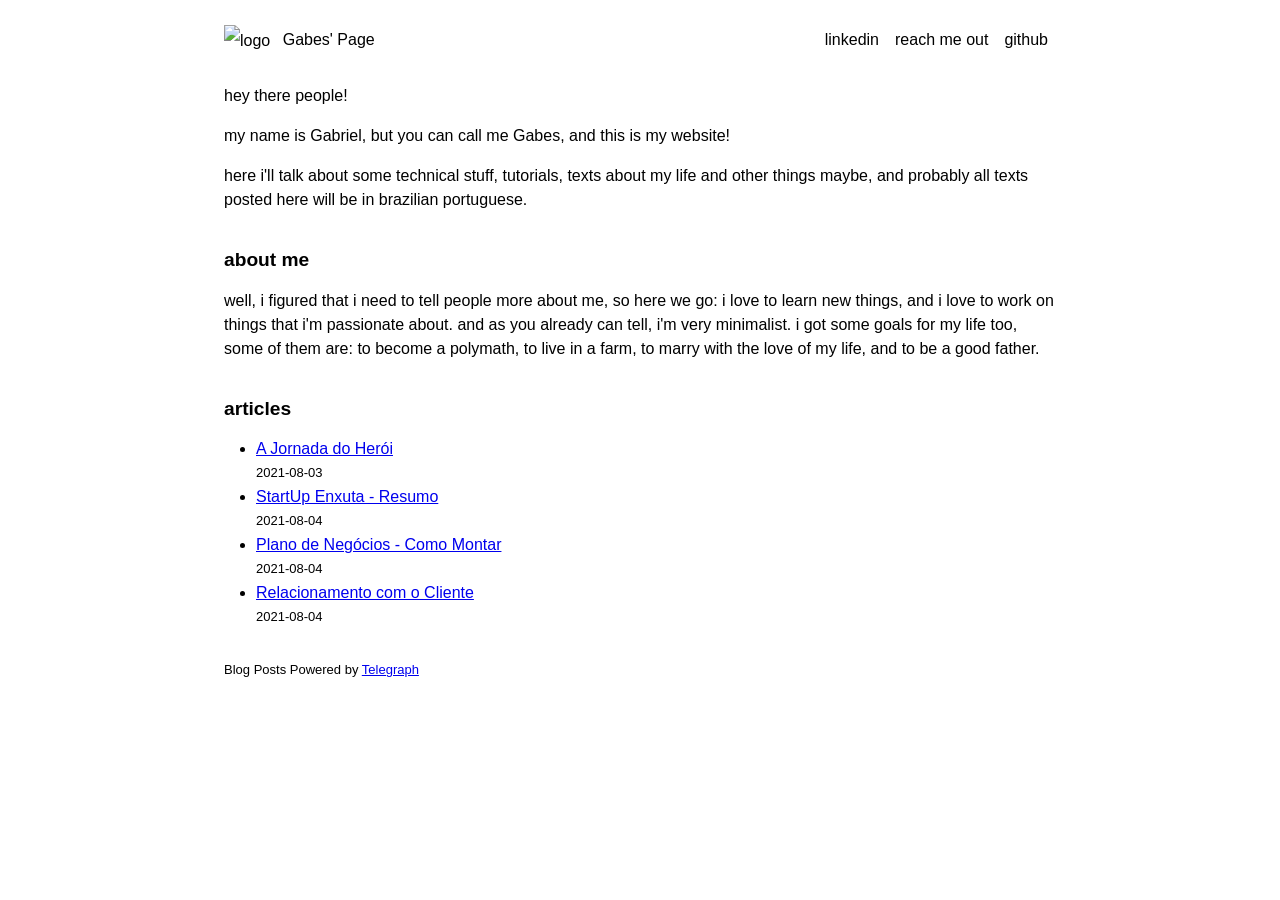
==== index.html @ 2ec4d095 "new" ====
<!-- first website, based on the notthebe.ee website, enjoy. -->

<!DOCTYPE html>
<html lang="en">
<head>
  <meta charset="UTF-8">
  <meta http-equiv="X-UA-Compatible" content="IE=edge">
  <meta name="viewport" content="width=device-width, initial-scale=1.0">
  <link rel="icon" type="image/x-icon" href="https://cdn.discordapp.com/attachments/992847439830724650/1009614938383327313/Image.png">
  <link rel="stylesheet" type="text/css" href="styles.css"/>
  <title>Gabes' Page</title>
</head>
<body>
  
  <nav class="menu">
    <div class="nav-left">
      <ul>
        <li>
          <a href="/">
            <img class="logo" src="https://cdn.discordapp.com/attachments/992847439830724650/1009614938383327313/Image.png" alt="logo">
            <span class="sitename">Gabes' Page</span>
          </a>
        </li>
      </ul>
    </div>
    
    <div class="nav-right">
      <ul id="links">
        <li><a href="https://github.com/gabes-machado" target="_blank">github</a></li>
        <li><a href="https://t.me/anon_c0mrade" target="_blank">reach me out</a></li>
        <li><a href="https://www.linkedin.com/in/machad0gabriel/" target="_blank">linkedin</a></li>
      </ul
    </div>
  </nav>

  <section>
    <div class="container">
        <h1 class="title"></h1>
        <p>hey there people!</p>
        <p>my name is Gabriel, but you can call me Gabes, and this is my website!</p>
        <p>here i'll talk about some technical stuff, tutorials, texts about my life and other things maybe, and probably all texts posted here will be in brazilian portuguese.</p>
        
        <h2>about me</h2>
          <p>well, i figured that i need to tell people more about me, so here we go: i love to learn new things, and i love to work on things that i'm passionate about. and as you already can tell, i'm very minimalist. i got some goals for my life too, some of them are: to become a polymath, to live in a farm, to marry with the love of my life, and to be a good father.</p>
                  
        <h2 id="articles">articles</h2>
            <ul>
                <li>
                    <a href="https://telegra.ph/A-Jornada-do-Her%C3%B3i-08-04-2">A Jornada do Herói</a>
                    <p class="date">2021-08-03</p>
                </li>
                <li>
                    <a href="https://telegra.ph/StartUp-Enxuta---Um-Resumo-Enxuto-08-04">StartUp Enxuta - Resumo</a>
                    <p class="date">2021-08-04</p>
                </li>
                <li>
                    <a href="https://telegra.ph/Plano-de-Neg%C3%B3cios---Aplica%C3%A7%C3%B5es-e-como-montar-o-seu-08-04">Plano de Negócios - Como Montar</a>
                    <p class="date">2021-08-04</p>
                </li>
                <li>
                    <a href="https://telegra.ph/Relacionamento-com-o-Cliente---O-que-os-empres%C3%A1rios-de-sucesso-fazem-e-voc%C3%AA-n%C3%A3o-08-04">Relacionamento com o Cliente</a>
                    <p class="date">2021-08-04</p>
                </li>
                
                <!-- put new posts here -->

            </ul>
    </div>
  </section>

  <footer>
    <p>Blog Posts Powered by
        <a href="https://telegra.ph/" target="_blank">Telegraph</a>
    </p>    
  </footer>

</body>
</html>
---- styles.css ----
html {
    font-size:100%;
    overflow-y:scroll;
    -webkit-text-size-adjust:100%;
    -ms-text-size-adjust:100%
}

.logo {
    max-height:40px
}

body {
    color:var(--fg);
    font-family:'Inter', sans-serif;
    font-size:16px;
    word-break:break-word;
    line-height:1.5em;
    padding:1em;
    margin:auto;max-width:52em;
    background:var(--bg)
}

p {
    margin:1em 0
}

img {
    max-width:100%
}

h1,h2,h3,h4,h5,h6 {
    font-weight:600;
    color:var(--fg);
    line-height:1em
}

h4,h5,h6 {
    font-weight:bold
}

h1 {
    font-size:1.5em
}

h2 {
    margin:2em 0 1em;
    font-size:1.2em
}

h3 {
    font-size:1em
}

h4 {
    font-size:0.9em
}

h5 {
    font-size:0.9em
}

h6 {
    font-size:0.9em
}

blockquote {
    color:var(--fg);
    margin:0;
    padding-left:3em;
    border-left:0.5em var(--dark_grey) solid
}

pre,code,kbd,samp {
    font-family:'Fira Code', monospace;
    font-size:0.98em
}

pre {
    background-color:unset !important
}

code {white-space:pre;
    white-space:pre-wrap;
    word-wrap:break-word;
    background:var(--code_bg);
    color:var(--code_fg);
    padding:3px;
    border-radius:5px
}

pre>code {
    display:block;
    padding:10px 15px
}

b,strong {
    font-weight:bold
}

dfn {
    font-style:italic
}

sub,sup {
    font-size:75%;
    line-height:0;
    position:relative;
    vertical-align:baseline
}

sup {
    top:-0.5em
}

sub {
    bottom:-0.25em
}

ul,ol {
    margin:1em 0;
    padding:0 0 0 2em
}

li p:last-child {
    margin:0
}

dd {
    margin:0 0 0 2em
}

img {
    border:0;
    -ms-interpolation-mode:bicubic;
    vertical-align:middle
}

table {
    border-collapse:collapse;
    border-spacing:0
}

td {
    vertical-align:top
}

nav ul {
    margin:0;
    padding:0;
    list-style-type:none;
    overflow:hidden
}

nav ul.links {
    display:flex;
    flex-direction:row
}

li.icons {
    padding-left:9px
}

li.icons a {
    display:inline-block
}

nav ul li {
    display:inline-block;
    list-style-type:none
}

nav>div>ul>li>a {
    color:var(--fg) !important;
    display:block;
    line-height:2em;
    padding:0.5em 0em;
    text-decoration:none
}

nav>div {
    display:flex;
    align-items:center;
    flex-direction:row-reverse
}

nav>div.nav-right>ul>li>a {
    padding:0.5em 0.5em
}

nav>div>ul>li>a:hover {
    color:var(--fg) !important
}

.nav-left {
    float:left
}

.nav-left ul li {
    float:left
}

.nav-right ul li,.nav-right ul {
    float:right
}

.logo {
    margin-right:0.5em
}

div.container img {
    margin:1em 0
}

p.date {
    font-size:13px;
    color:var(--fg)
}

ul.articles {
    list-style:none;
    padding:0
}

ul.articles li {
    padding-bottom:10px
}

footer {
    display:flex;
    justify-content:space-between;
    font-size:13px
}
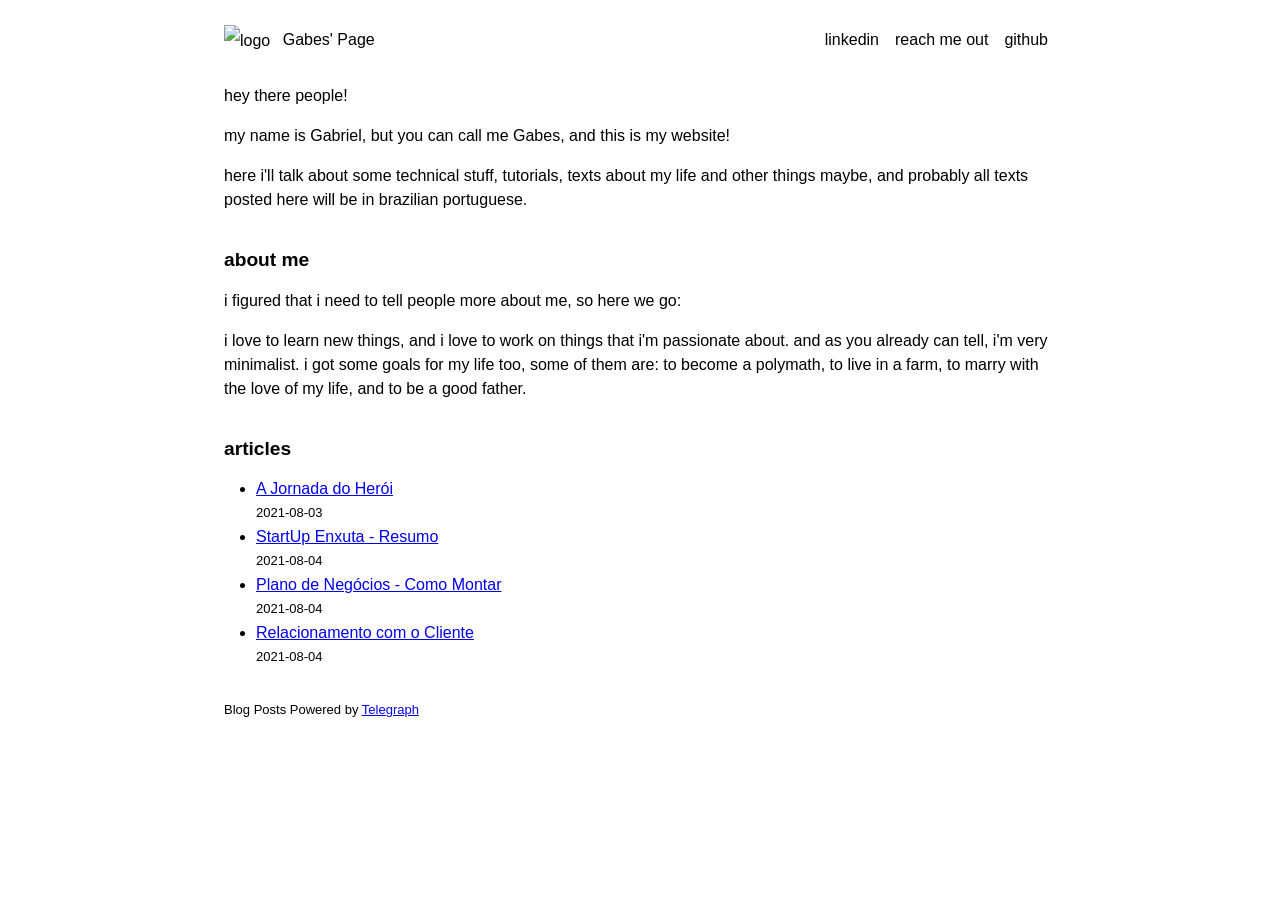
==== commit b6619489: "new" ====
--- a/index.html
+++ b/index.html
@@ -41,7 +41,8 @@
         <p>here i'll talk about some technical stuff, tutorials, texts about my life and other things maybe, and probably all texts posted here will be in brazilian portuguese.</p>
         
         <h2>about me</h2>
-          <p>well, i figured that i need to tell people more about me, so here we go: i love to learn new things, and i love to work on things that i'm passionate about. and as you already can tell, i'm very minimalist. i got some goals for my life too, some of them are: to become a polymath, to live in a farm, to marry with the love of my life, and to be a good father.</p>
+          <p>i figured that i need to tell people more about me, so here we go:
+          <p>i love to learn new things, and i love to work on things that i'm passionate about. and as you already can tell, i'm very minimalist. i got some goals for my life too, some of them are: to become a polymath, to live in a farm, to marry with the love of my life, and to be a good father.</p>
                   
         <h2 id="articles">articles</h2>
             <ul>
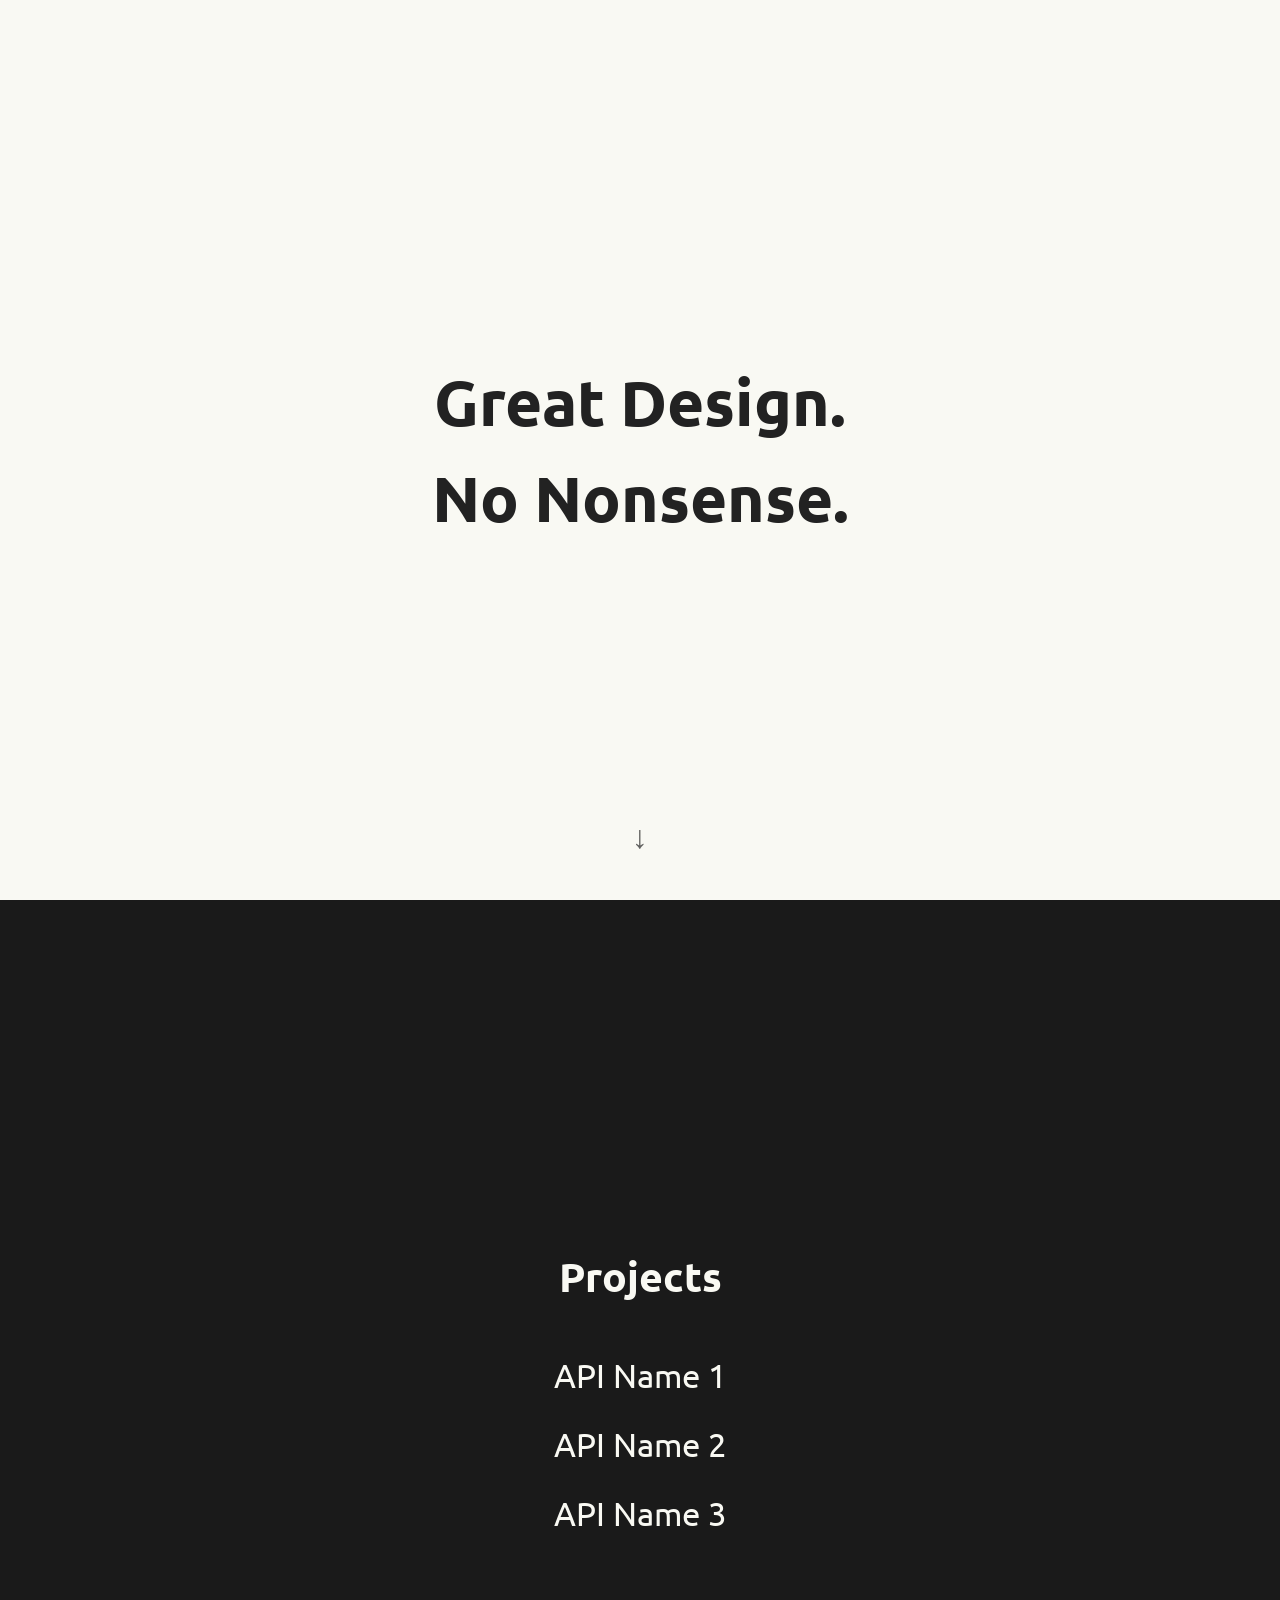
==== commit fa18d694: "add: iniciacao do site" ====
--- a/index.html
+++ b/index.html
@@ -1,79 +1,42 @@
-<!-- first website, based on the notthebe.ee website, enjoy. -->
-
 <!DOCTYPE html>
 <html lang="en">
-<head>
-  <meta charset="UTF-8">
-  <meta http-equiv="X-UA-Compatible" content="IE=edge">
-  <meta name="viewport" content="width=device-width, initial-scale=1.0">
-  <link rel="icon" type="image/x-icon" href="https://cdn.discordapp.com/attachments/992847439830724650/1009614938383327313/Image.png">
-  <link rel="stylesheet" type="text/css" href="styles.css"/>
-  <title>Gabes' Page</title>
-</head>
-<body>
-  
-  <nav class="menu">
-    <div class="nav-left">
-      <ul>
-        <li>
-          <a href="/">
-            <img class="logo" src="https://cdn.discordapp.com/attachments/992847439830724650/1009614938383327313/Image.png" alt="logo">
-            <span class="sitename">Gabes' Page</span>
-          </a>
-        </li>
-      </ul>
-    </div>
-    
-    <div class="nav-right">
-      <ul id="links">
-        <li><a href="https://github.com/gabes-machado" target="_blank">github</a></li>
-        <li><a href="https://t.me/anon_c0mrade" target="_blank">reach me out</a></li>
-        <li><a href="https://www.linkedin.com/in/machad0gabriel/" target="_blank">linkedin</a></li>
-      </ul
-    </div>
-  </nav>
+  <head>
+    <meta charset="UTF-8" />
+    <meta name="viewport" content="width=device-width, initial-scale=1.0" />
+    <title>Valgarde</title>
+    <link rel="preconnect" href="https://fonts.googleapis.com" />
+    <link rel="preconnect" href="https://fonts.gstatic.com" crossorigin />
+    <link
+      rel="preload"
+      href="https://fonts.googleapis.com/css2?family=Ubuntu:ital,wght@0,300;0,400;0,500;0,700;1,300;1,400;1,500;1,700&display=swap"
+      as="style"
+      onload="this.rel='stylesheet'"
+    />
+    <noscript
+      ><link
+        href="https://fonts.googleapis.com/css2?family=Ubuntu:ital,wght@0,300;0,400;0,500;0,700;1,300;1,400;1,500;1,700&display=swap"
+        rel="stylesheet"
+    /></noscript>
+    <link rel="icon" href="favicon.png" type="image/png" />
+    <link rel="stylesheet" href="styles.css" />
+  </head>
+  <body>
+    <section class="hero-section">
+      <h1 class="ubuntu-bold hero-text">Great Design.</h1>
+      <h2 class="ubuntu-bold hero-text">No Nonsense.</h2>
+      <a
+        href="#next-section"
+        class="scroll-down"
+        aria-label="Scroll down to next section"
+        >&#8595;</a
+      >
+    </section>
 
-  <section>
-    <div class="container">
-        <h1 class="title"></h1>
-        <p>hey there people!</p>
-        <p>my name is Gabriel, but you can call me Gabes, and this is my website!</p>
-        <p>here i'll talk about some technical stuff, tutorials, texts about my life and other things maybe, and probably all texts posted here will be in brazilian portuguese.</p>
-        
-        <h2>about me</h2>
-          <p>i figured that i need to tell people more about me, so here we go:
-          <p>i love to learn new things, and i love to work on things that i'm passionate about. and as you already can tell, i'm very minimalist. i got some goals for my life too, some of them are: to become a polymath, to live in a farm, to marry with the love of my life, and to be a good father.</p>
-                  
-        <h2 id="articles">articles</h2>
-            <ul>
-                <li>
-                    <a href="https://telegra.ph/A-Jornada-do-Her%C3%B3i-08-04-2">A Jornada do Herói</a>
-                    <p class="date">2021-08-03</p>
-                </li>
-                <li>
-                    <a href="https://telegra.ph/StartUp-Enxuta---Um-Resumo-Enxuto-08-04">StartUp Enxuta - Resumo</a>
-                    <p class="date">2021-08-04</p>
-                </li>
-                <li>
-                    <a href="https://telegra.ph/Plano-de-Neg%C3%B3cios---Aplica%C3%A7%C3%B5es-e-como-montar-o-seu-08-04">Plano de Negócios - Como Montar</a>
-                    <p class="date">2021-08-04</p>
-                </li>
-                <li>
-                    <a href="https://telegra.ph/Relacionamento-com-o-Cliente---O-que-os-empres%C3%A1rios-de-sucesso-fazem-e-voc%C3%AA-n%C3%A3o-08-04">Relacionamento com o Cliente</a>
-                    <p class="date">2021-08-04</p>
-                </li>
-                
-                <!-- put new posts here -->
-
-            </ul>
-    </div>
-  </section>
-
-  <footer>
-    <p>Blog Posts Powered by
-        <a href="https://telegra.ph/" target="_blank">Telegraph</a>
-    </p>    
-  </footer>
-
-</body>
-</html>+    <section id="next-section" class="next-section">
+      <h2>Projects</h2>
+      <a href="#">API Name 1</a>
+      <a href="#">API Name 2</a>
+      <a href="#">API Name 3</a>
+    </section>
+  </body>
+</html>
--- a/styles.css
+++ b/styles.css
@@ -1,232 +1,67 @@
-html {
-    font-size:100%;
-    overflow-y:scroll;
-    -webkit-text-size-adjust:100%;
-    -ms-text-size-adjust:100%
+html,
+body {
+  margin: 0;
+  padding: 0;
+  font-family: "Ubuntu", sans-serif;
+  font-size: 16px;
+  line-height: 1.5;
+  scroll-behavior: smooth;
 }
 
-.logo {
-    max-height:40px
+/* HERO SECTION */
+.hero-section {
+  display: flex;
+  flex-direction: column;
+  align-items: center;
+  justify-content: center;
+  height: 100vh;
+  background: #f9f9f3;
+  color: #222;
+  position: relative;
 }
 
-body {
-    color:var(--fg);
-    font-family:'Inter', sans-serif;
-    font-size:16px;
-    word-break:break-word;
-    line-height:1.5em;
-    padding:1em;
-    margin:auto;max-width:52em;
-    background:var(--bg)
+.hero-text {
+  font-size: 4em;
+  text-align: center;
+  margin: 0;
+  padding: 0 20px;
 }
 
-p {
-    margin:1em 0
+.scroll-down {
+  position: absolute;
+  bottom: 40px;
+  font-size: 2em;
+  text-decoration: none;
+  color: #222;
+  opacity: 0.7;
+  transition: opacity 0.3s ease;
 }
 
-img {
-    max-width:100%
+.scroll-down:hover {
+  opacity: 1;
 }
 
-h1,h2,h3,h4,h5,h6 {
-    font-weight:600;
-    color:var(--fg);
-    line-height:1em
+/* NEXT SECTION */
+.next-section {
+  min-height: 100vh;
+  background: #1a1a1a;
+  color: #f9f9f3;
+  display: flex;
+  flex-direction: column;
+  align-items: center;
+  justify-content: center;
+  padding: 30px;
+  font-size: 1.7em;
+  text-align: center;
 }
 
-h4,h5,h6 {
-    font-weight:bold
+.next-section a {
+  color: #f9f9f3;
+  text-decoration: none;
+  font-size: 1.2em;
+  margin: 10px 0;
 }
 
-h1 {
-    font-size:1.5em
+.next-section a:hover {
+  text-decoration: underline;
 }
-
-h2 {
-    margin:2em 0 1em;
-    font-size:1.2em
-}
-
-h3 {
-    font-size:1em
-}
-
-h4 {
-    font-size:0.9em
-}
-
-h5 {
-    font-size:0.9em
-}
-
-h6 {
-    font-size:0.9em
-}
-
-blockquote {
-    color:var(--fg);
-    margin:0;
-    padding-left:3em;
-    border-left:0.5em var(--dark_grey) solid
-}
-
-pre,code,kbd,samp {
-    font-family:'Fira Code', monospace;
-    font-size:0.98em
-}
-
-pre {
-    background-color:unset !important
-}
-
-code {white-space:pre;
-    white-space:pre-wrap;
-    word-wrap:break-word;
-    background:var(--code_bg);
-    color:var(--code_fg);
-    padding:3px;
-    border-radius:5px
-}
-
-pre>code {
-    display:block;
-    padding:10px 15px
-}
-
-b,strong {
-    font-weight:bold
-}
-
-dfn {
-    font-style:italic
-}
-
-sub,sup {
-    font-size:75%;
-    line-height:0;
-    position:relative;
-    vertical-align:baseline
-}
-
-sup {
-    top:-0.5em
-}
-
-sub {
-    bottom:-0.25em
-}
-
-ul,ol {
-    margin:1em 0;
-    padding:0 0 0 2em
-}
-
-li p:last-child {
-    margin:0
-}
-
-dd {
-    margin:0 0 0 2em
-}
-
-img {
-    border:0;
-    -ms-interpolation-mode:bicubic;
-    vertical-align:middle
-}
-
-table {
-    border-collapse:collapse;
-    border-spacing:0
-}
-
-td {
-    vertical-align:top
-}
-
-nav ul {
-    margin:0;
-    padding:0;
-    list-style-type:none;
-    overflow:hidden
-}
-
-nav ul.links {
-    display:flex;
-    flex-direction:row
-}
-
-li.icons {
-    padding-left:9px
-}
-
-li.icons a {
-    display:inline-block
-}
-
-nav ul li {
-    display:inline-block;
-    list-style-type:none
-}
-
-nav>div>ul>li>a {
-    color:var(--fg) !important;
-    display:block;
-    line-height:2em;
-    padding:0.5em 0em;
-    text-decoration:none
-}
-
-nav>div {
-    display:flex;
-    align-items:center;
-    flex-direction:row-reverse
-}
-
-nav>div.nav-right>ul>li>a {
-    padding:0.5em 0.5em
-}
-
-nav>div>ul>li>a:hover {
-    color:var(--fg) !important
-}
-
-.nav-left {
-    float:left
-}
-
-.nav-left ul li {
-    float:left
-}
-
-.nav-right ul li,.nav-right ul {
-    float:right
-}
-
-.logo {
-    margin-right:0.5em
-}
-
-div.container img {
-    margin:1em 0
-}
-
-p.date {
-    font-size:13px;
-    color:var(--fg)
-}
-
-ul.articles {
-    list-style:none;
-    padding:0
-}
-
-ul.articles li {
-    padding-bottom:10px
-}
-
-footer {
-    display:flex;
-    justify-content:space-between;
-    font-size:13px
-}
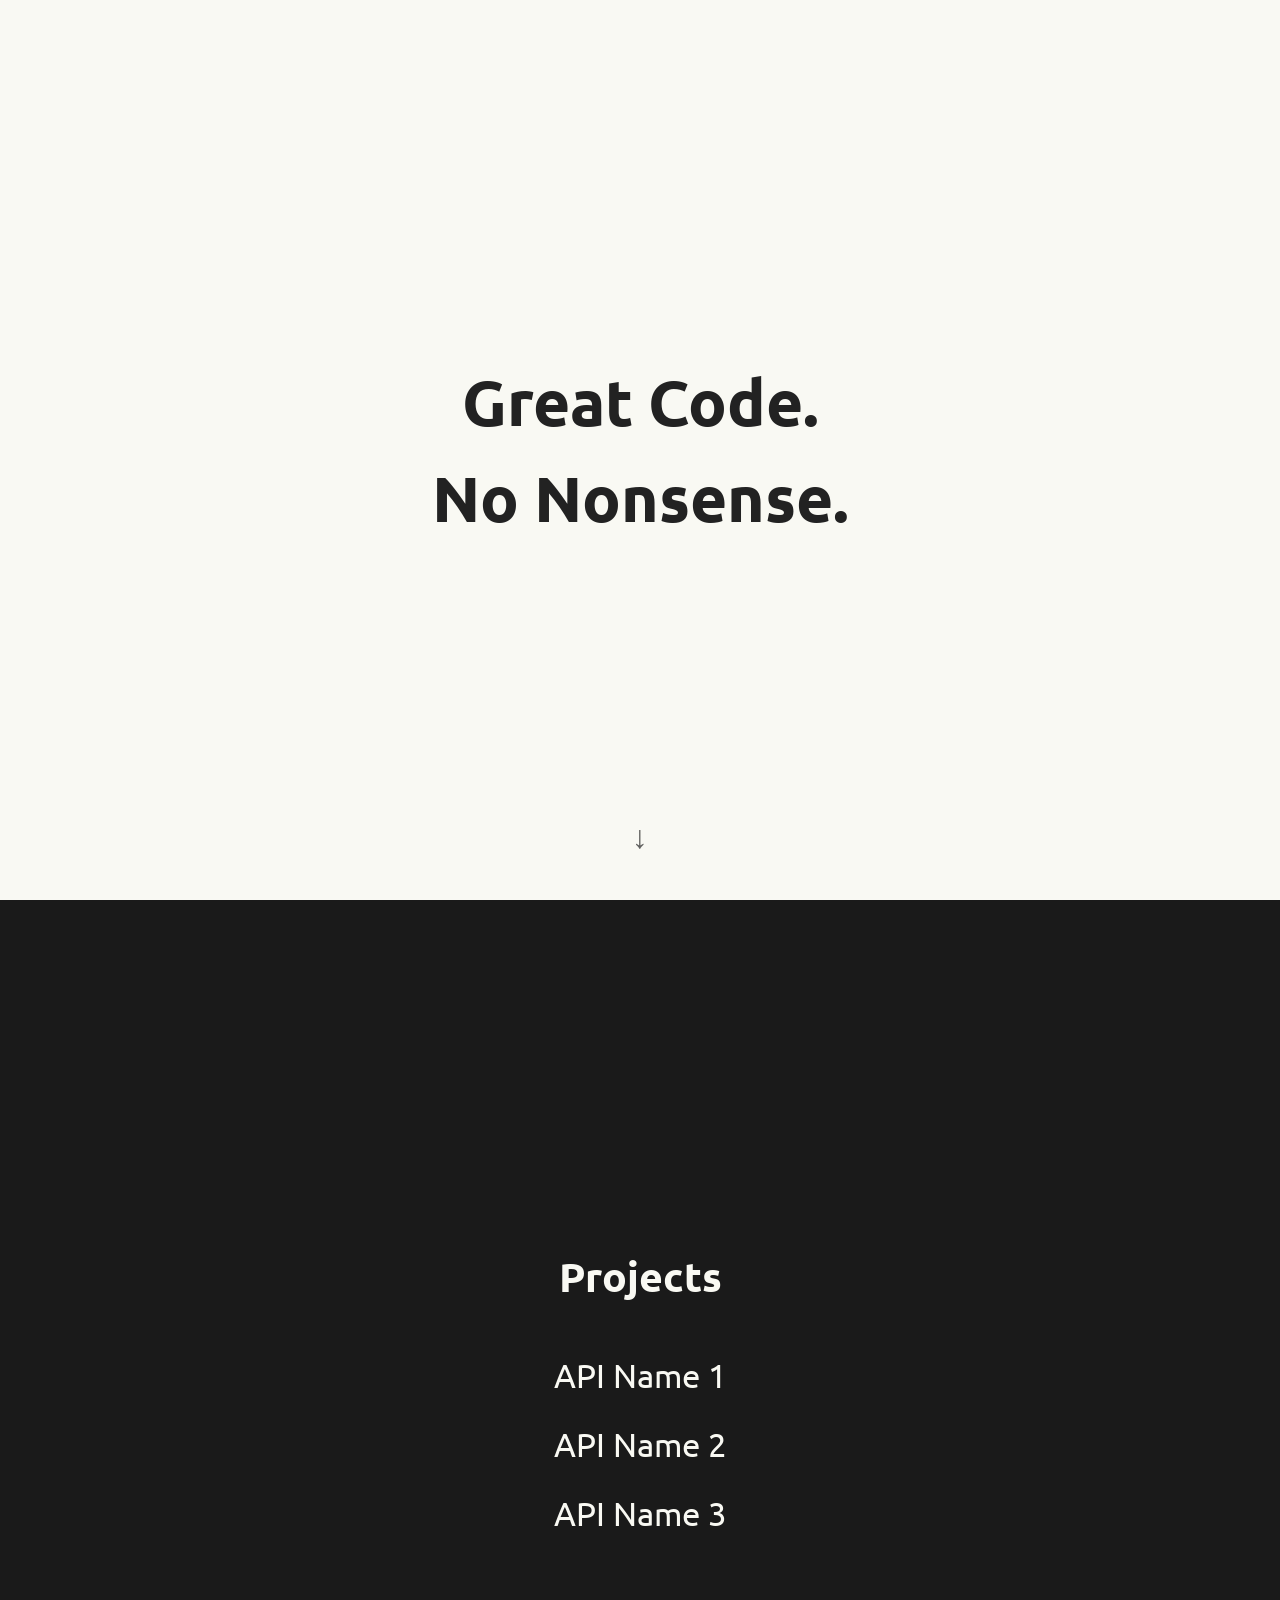
==== commit 17d351d8: "hotfix: naming" ====
--- a/index.html
+++ b/index.html
@@ -22,7 +22,7 @@
   </head>
   <body>
     <section class="hero-section">
-      <h1 class="ubuntu-bold hero-text">Great Design.</h1>
+      <h1 class="ubuntu-bold hero-text">Great Code.</h1>
       <h2 class="ubuntu-bold hero-text">No Nonsense.</h2>
       <a
         href="#next-section"
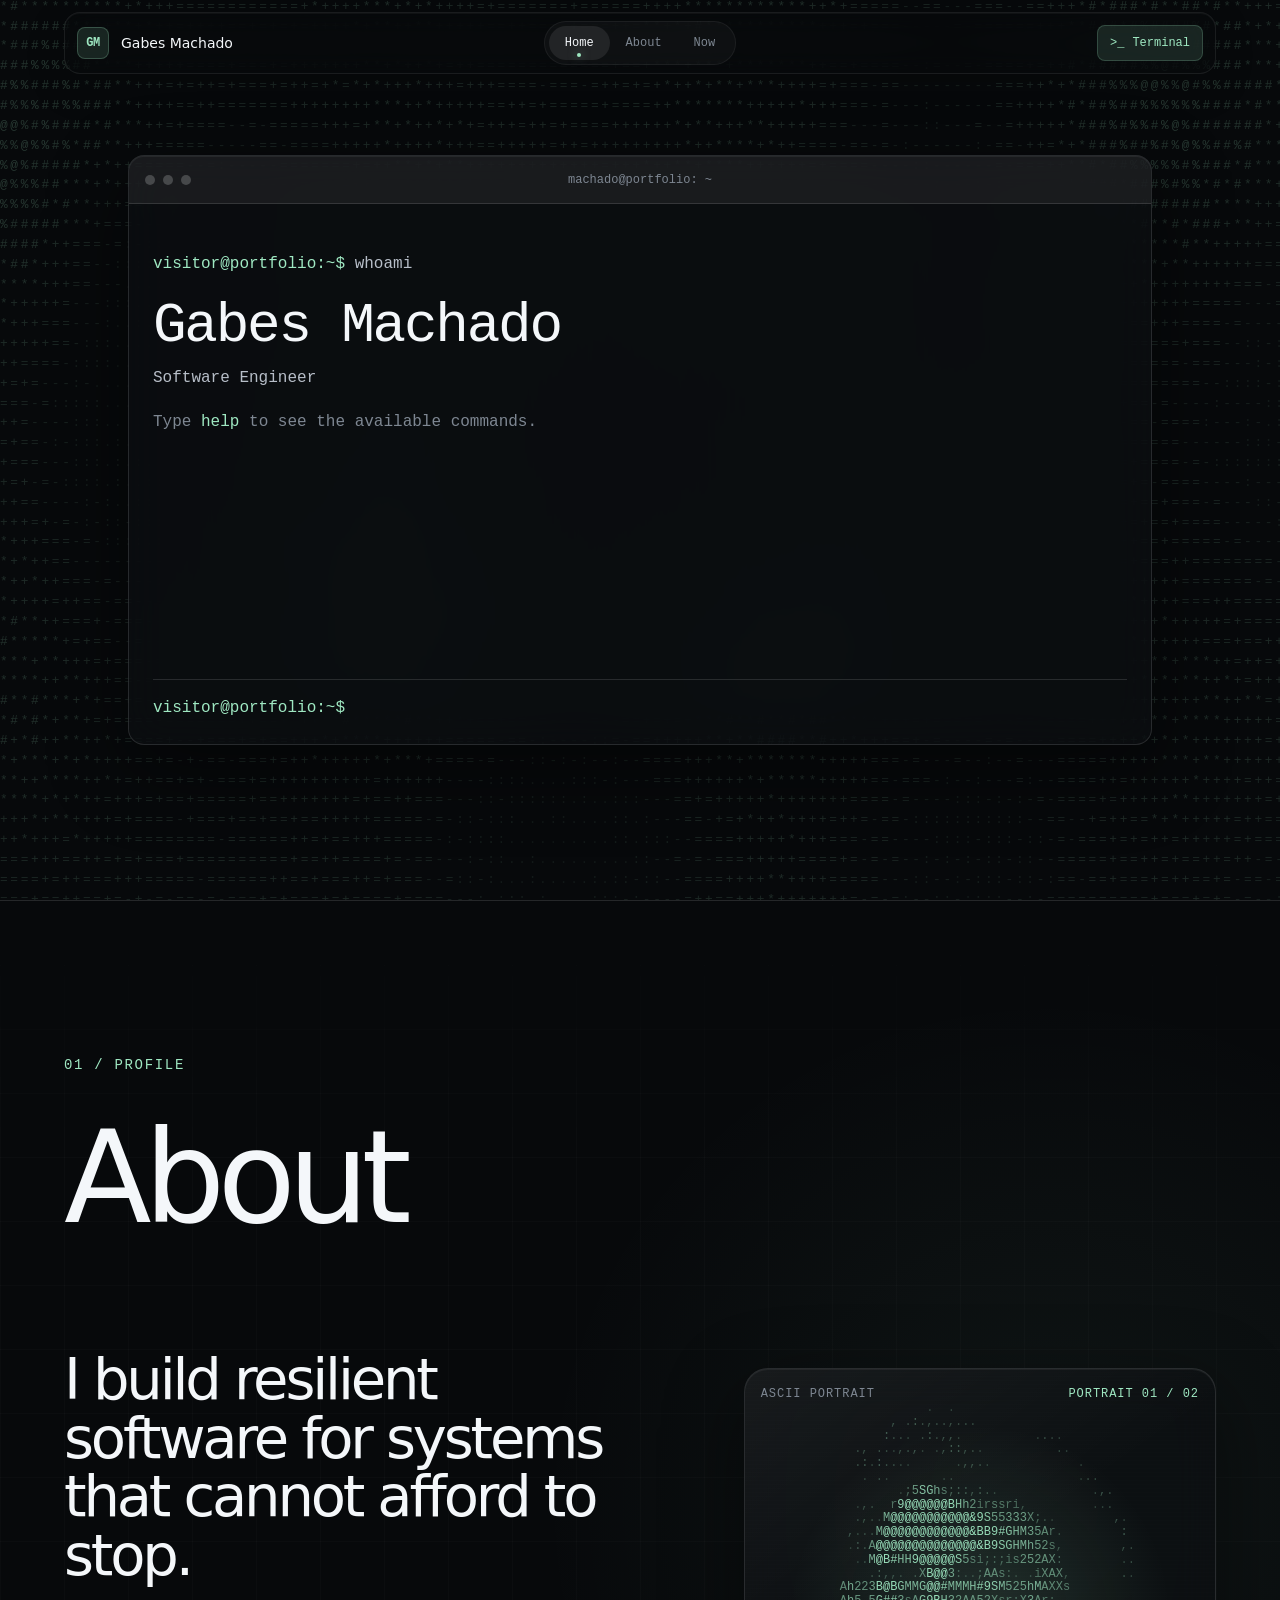
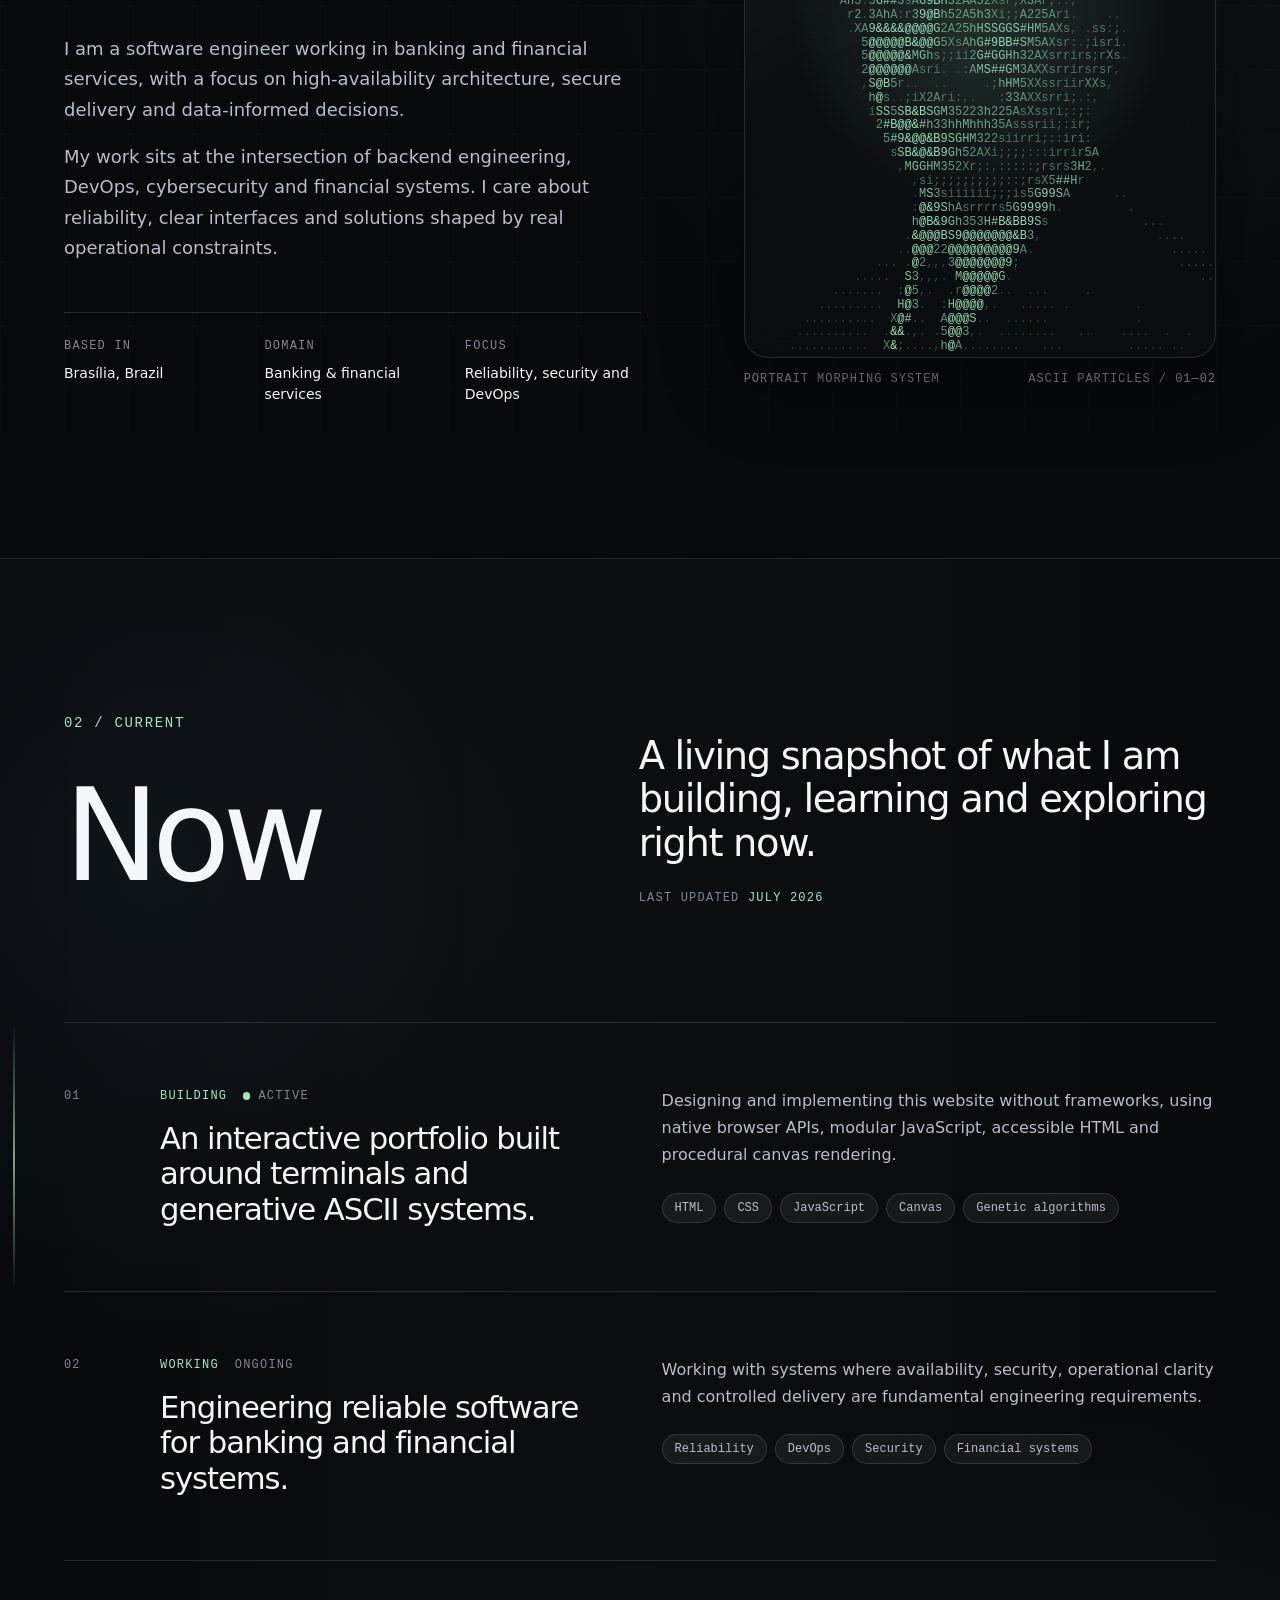
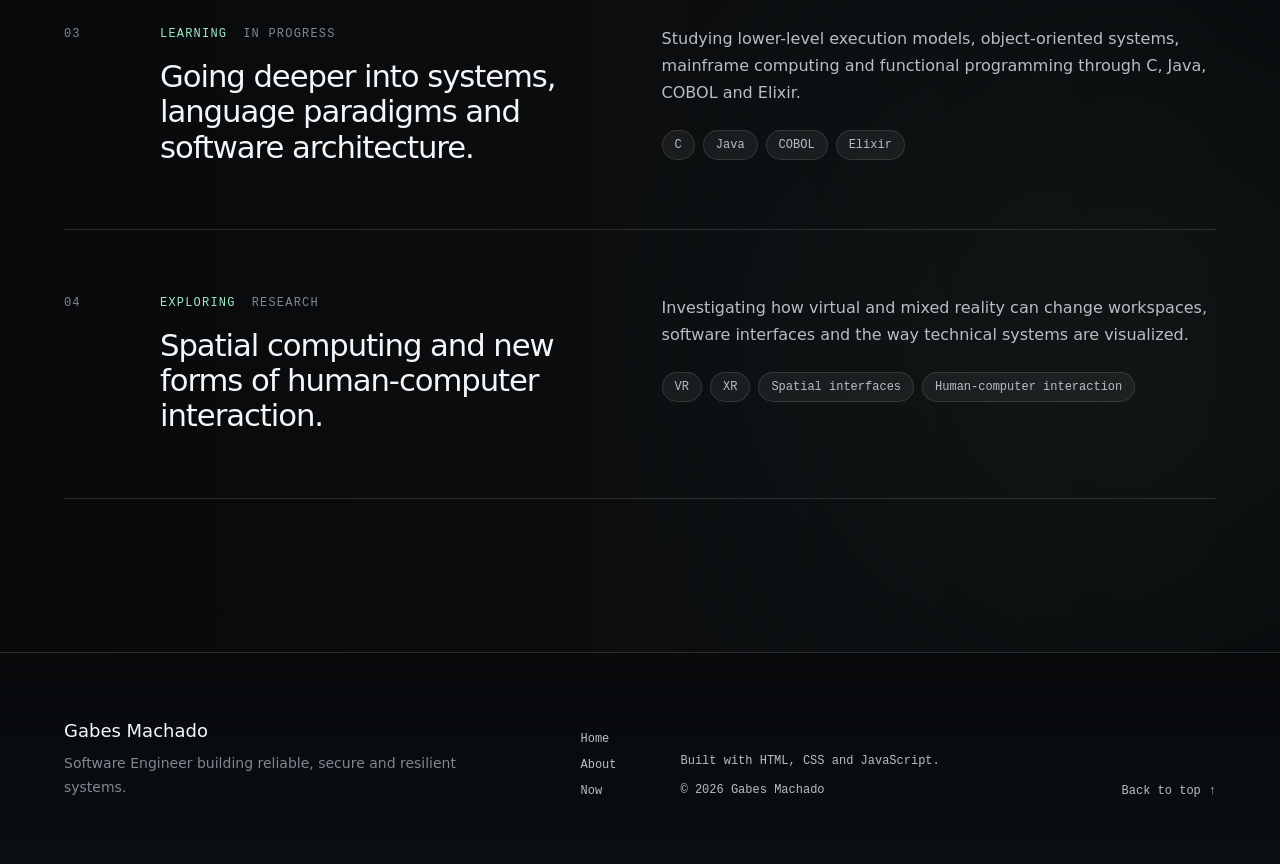
==== commit 04dd21ee: "Launch redesigned portfolio" ====
--- a/index.html
+++ b/index.html
@@ -1,42 +1,558 @@
-<!DOCTYPE html>
+<!doctype html>
 <html lang="en">
   <head>
     <meta charset="UTF-8" />
+
     <meta name="viewport" content="width=device-width, initial-scale=1.0" />
-    <title>Valgarde</title>
-    <link rel="preconnect" href="https://fonts.googleapis.com" />
-    <link rel="preconnect" href="https://fonts.gstatic.com" crossorigin />
+
+    <title>Gabes Machado | Software Engineer</title>
+
+    <meta
+      name="description"
+      content="Software engineer focused on resilient systems, banking technology, security, DevOps and interactive web experiences."
+    />
+
+    <meta name="author" content="Gabes Machado" />
+
+    <meta name="theme-color" content="#07090b" />
+
+    <link rel="canonical" href="https://gabes-machado.github.io/" />
+
+    <link rel="icon" href="./assets/icons/favicon.svg" type="image/svg+xml" />
+
+    <!-- Open Graph -->
+    <meta property="og:type" content="website" />
+
+    <meta property="og:site_name" content="Gabes Machado" />
+
+    <meta property="og:title" content="Gabes Machado | Software Engineer" />
+
+    <meta
+      property="og:description"
+      content="Software engineer focused on resilient systems, banking technology, security, DevOps and interactive web experiences."
+    />
+
+    <meta property="og:url" content="https://gabes-machado.github.io/" />
+
+    <meta property="og:locale" content="en_US" />
+
+    <meta
+      property="og:image"
+      content="https://gabes-machado.github.io/assets/images/social-preview.png"
+    />
+
+    <meta property="og:image:type" content="image/png" />
+
+    <meta property="og:image:width" content="1200" />
+
+    <meta property="og:image:height" content="630" />
+
+    <meta
+      property="og:image:alt"
+      content="Gabes Machado, Software Engineer, with a terminal and generative ASCII artwork."
+    />
+
+    <!-- Social cards -->
+    <meta name="twitter:card" content="summary_large_image" />
+
+    <meta name="twitter:title" content="Gabes Machado | Software Engineer" />
+
+    <meta
+      name="twitter:description"
+      content="Software engineer focused on resilient systems, banking technology, security, DevOps and interactive web experiences."
+    />
+
+    <meta
+      name="twitter:image"
+      content="https://gabes-machado.github.io/assets/images/social-preview.png"
+    />
+
+    <meta
+      name="twitter:image:alt"
+      content="Gabes Machado, Software Engineer, with a terminal and generative ASCII artwork."
+    />
+
+    <!-- Global styles -->
+    <link rel="stylesheet" href="./styles/reset.css" />
+
+    <link rel="stylesheet" href="./styles/tokens.css" />
+
+    <link rel="stylesheet" href="./styles/global.css" />
+
+    <!-- Components -->
     <link
-      rel="preload"
-      href="https://fonts.googleapis.com/css2?family=Ubuntu:ital,wght@0,300;0,400;0,500;0,700;1,300;1,400;1,500;1,700&display=swap"
-      as="style"
-      onload="this.rel='stylesheet'"
-    />
-    <noscript
-      ><link
-        href="https://fonts.googleapis.com/css2?family=Ubuntu:ital,wght@0,300;0,400;0,500;0,700;1,300;1,400;1,500;1,700&display=swap"
-        rel="stylesheet"
-    /></noscript>
-    <link rel="icon" href="favicon.png" type="image/png" />
-    <link rel="stylesheet" href="styles.css" />
+      rel="stylesheet"
+      href="./components/ascii-background/ascii-background.css"
+    />
+
+    <link rel="stylesheet" href="./components/terminal/terminal.css" />
+
+    <link
+      rel="stylesheet"
+      href="./components/about-section/about-section.css"
+    />
+
+    <link rel="stylesheet" href="./components/now-section/now-section.css" />
+
+    <link rel="stylesheet" href="./components/site-shell/site-shell.css" />
+
+    <script type="module" src="./scripts/main.js"></script>
   </head>
+
   <body>
-    <section class="hero-section">
-      <h1 class="ubuntu-bold hero-text">Great Code.</h1>
-      <h2 class="ubuntu-bold hero-text">No Nonsense.</h2>
-      <a
-        href="#next-section"
-        class="scroll-down"
-        aria-label="Scroll down to next section"
-        >&#8595;</a
+    <a class="skip-link" href="#main-content"> Skip to main content </a>
+
+    <header class="site-header" data-site-header>
+      <div class="site-header__inner">
+        <a class="site-brand" href="#home" aria-label="Gabes Machado, home">
+          <span class="site-brand__mark" aria-hidden="true"> GM </span>
+
+          <span class="site-brand__name"> Gabes Machado </span>
+        </a>
+
+        <nav class="site-navigation" aria-label="Primary navigation">
+          <a
+            class="site-navigation__link"
+            href="#home"
+            data-section-link="home"
+            aria-current="location"
+          >
+            Home
+          </a>
+
+          <a
+            class="site-navigation__link"
+            href="#about"
+            data-section-link="about"
+          >
+            About
+          </a>
+
+          <a class="site-navigation__link" href="#now" data-section-link="now">
+            Now
+          </a>
+        </nav>
+
+        <button
+          class="site-header__terminal"
+          type="button"
+          data-terminal-trigger
+          aria-label="Open and focus the terminal"
+        >
+          <span aria-hidden="true"> &gt;_ </span>
+
+          <span class="site-header__terminal-label"> Terminal </span>
+        </button>
+      </div>
+    </header>
+
+    <main id="main-content" tabindex="-1">
+      <section
+        id="home"
+        class="hero"
+        aria-labelledby="hero-title"
+        tabindex="-1"
       >
-    </section>
-
-    <section id="next-section" class="next-section">
-      <h2>Projects</h2>
-      <a href="#">API Name 1</a>
-      <a href="#">API Name 2</a>
-      <a href="#">API Name 3</a>
-    </section>
+        <canvas
+          class="ascii-background"
+          data-ascii-background
+          aria-hidden="true"
+        ></canvas>
+
+        <h1 id="hero-title" class="visually-hidden">
+          Gabes Machado — Software Engineer
+        </h1>
+
+        <div class="terminal">
+          <header class="terminal-title-bar">
+            <div class="terminal-window-controls" aria-hidden="true">
+              <span class="terminal-control"></span>
+              <span class="terminal-control"></span>
+              <span class="terminal-control"></span>
+            </div>
+
+            <p class="terminal-title">machado@portfolio: ~</p>
+          </header>
+
+          <div class="terminal-body">
+            <div
+              id="terminal-output"
+              class="terminal-output"
+              role="log"
+              aria-label="Terminal output"
+              aria-live="polite"
+              aria-relevant="additions text"
+            >
+              <div class="terminal-intro">
+                <p class="terminal-line">
+                  <span class="terminal-prompt" aria-hidden="true">
+                    visitor@portfolio:~$
+                  </span>
+
+                  whoami
+                </p>
+
+                <p class="terminal-identity">Gabes Machado</p>
+
+                <p class="terminal-role">Software Engineer</p>
+
+                <p class="terminal-hint">
+                  Type <code>help</code> to see the available commands.
+                </p>
+              </div>
+            </div>
+
+            <p id="terminal-instructions" class="visually-hidden">
+              Enter a command and press Enter to run it. Type help to list all
+              commands. Use Tab for autocomplete and the Up and Down arrow keys
+              to browse command history.
+            </p>
+
+            <form class="terminal-form" data-terminal-form autocomplete="off">
+              <label class="visually-hidden" for="terminal-input">
+                Enter a terminal command
+              </label>
+
+              <span class="terminal-prompt" aria-hidden="true">
+                visitor@portfolio:~$
+              </span>
+
+              <input
+                id="terminal-input"
+                class="terminal-input"
+                name="command"
+                type="text"
+                autocomplete="off"
+                autocapitalize="off"
+                spellcheck="false"
+                aria-controls="terminal-output"
+                aria-describedby="terminal-instructions"
+              />
+            </form>
+          </div>
+        </div>
+      </section>
+
+      <section
+        id="about"
+        class="content-section about-section"
+        aria-labelledby="about-title"
+        tabindex="-1"
+      >
+        <div class="content-section__inner about-section__inner">
+          <header class="about-section__header">
+            <p class="content-section__eyebrow">01 / Profile</p>
+
+            <h2 id="about-title" class="content-section__title">About</h2>
+          </header>
+
+          <div class="about-section__layout">
+            <div class="about-section__copy">
+              <p class="about-section__lede">
+                I build resilient software for systems that cannot afford to
+                stop.
+              </p>
+
+              <div class="about-section__body">
+                <p>
+                  I am a software engineer working in banking and financial
+                  services, with a focus on high-availability architecture,
+                  secure delivery and data-informed decisions.
+                </p>
+
+                <p>
+                  My work sits at the intersection of backend engineering,
+                  DevOps, cybersecurity and financial systems. I care about
+                  reliability, clear interfaces and solutions shaped by real
+                  operational constraints.
+                </p>
+              </div>
+
+              <dl class="about-section__facts">
+                <div class="about-section__fact">
+                  <dt>Based in</dt>
+                  <dd>Brasília, Brazil</dd>
+                </div>
+
+                <div class="about-section__fact">
+                  <dt>Domain</dt>
+
+                  <dd>Banking &amp; financial services</dd>
+                </div>
+
+                <div class="about-section__fact">
+                  <dt>Focus</dt>
+
+                  <dd>Reliability, security and DevOps</dd>
+                </div>
+              </dl>
+            </div>
+
+            <figure class="about-portrait">
+              <div class="about-portrait__frame" data-about-portrait-frame>
+                <div class="about-portrait__status">
+                  <span>ASCII PORTRAIT</span>
+
+                  <span data-about-portrait-status> SOURCE IMAGES </span>
+                </div>
+
+                <img
+                  class="about-portrait__source about-portrait__source--primary"
+                  data-about-portrait-source="primary"
+                  src="./assets/images/about-portrait.webp"
+                  alt="Portrait of Gabes Machado"
+                  decoding="async"
+                  data-focus-x="0.5"
+                  data-focus-y="0.42"
+                />
+
+                <img
+                  class="about-portrait__source about-portrait__source--secondary"
+                  data-about-portrait-source="secondary"
+                  src="./assets/images/about-portrait-alt.webp"
+                  alt=""
+                  aria-hidden="true"
+                  decoding="async"
+                  data-focus-x="0.5"
+                  data-focus-y="0.42"
+                />
+
+                <pre
+                  class="about-portrait__placeholder"
+                  data-about-portrait-placeholder
+                  aria-hidden="true"
+                >
+        .:-=+*#%%#*+=-:.
+     .-+*##*+=----=+*##+-.
+   :=##*=-.          .-=*##=:
+  -##+:                  :+##-
+ =##-       [ 01 ]         -##=
+ +##.       ASCII          .##+
+ +##.      PORTRAIT        .##+
+ =##-      PROCESSING      -##=
+  -##+:                  :+##-
+   :=##*=-.          .-=*##=:
+     .-+*##*+=----=+*##+-.
+        .:-=+*#%%#*+=-:.
+                </pre>
+
+                <canvas
+                  class="about-portrait__canvas"
+                  data-about-portrait
+                  data-invert="false"
+                  aria-hidden="true"
+                ></canvas>
+              </div>
+
+              <figcaption class="about-portrait__caption">
+                <span>Portrait morphing system</span>
+
+                <span>ASCII particles / 01—02</span>
+              </figcaption>
+            </figure>
+          </div>
+        </div>
+      </section>
+
+      <section
+        id="now"
+        class="content-section now-section"
+        aria-labelledby="now-title"
+        tabindex="-1"
+      >
+        <div class="content-section__inner now-section__inner">
+          <header class="now-section__header">
+            <div class="now-section__heading">
+              <p class="content-section__eyebrow">02 / Current</p>
+
+              <h2 id="now-title" class="content-section__title">Now</h2>
+            </div>
+
+            <div class="now-section__introduction">
+              <p class="now-section__lede">
+                A living snapshot of what I am building, learning and exploring
+                right now.
+              </p>
+
+              <p class="now-section__updated">
+                Last updated
+
+                <time datetime="2026-07-16"> July 2026 </time>
+              </p>
+            </div>
+          </header>
+
+          <div class="now-section__list">
+            <article class="now-item now-item--featured">
+              <p class="now-item__index" aria-hidden="true">01</p>
+
+              <header class="now-item__heading">
+                <div class="now-item__meta">
+                  <span class="now-item__category"> Building </span>
+
+                  <span class="now-item__status">
+                    <span
+                      class="now-item__status-dot"
+                      aria-hidden="true"
+                    ></span>
+
+                    Active
+                  </span>
+                </div>
+
+                <h3 class="now-item__title">
+                  An interactive portfolio built around terminals and generative
+                  ASCII systems.
+                </h3>
+              </header>
+
+              <div class="now-item__details">
+                <p>
+                  Designing and implementing this website without frameworks,
+                  using native browser APIs, modular JavaScript, accessible HTML
+                  and procedural canvas rendering.
+                </p>
+
+                <ul class="now-item__tags" aria-label="Technologies">
+                  <li>HTML</li>
+                  <li>CSS</li>
+                  <li>JavaScript</li>
+                  <li>Canvas</li>
+                  <li>Genetic algorithms</li>
+                </ul>
+              </div>
+            </article>
+
+            <article class="now-item">
+              <p class="now-item__index" aria-hidden="true">02</p>
+
+              <header class="now-item__heading">
+                <div class="now-item__meta">
+                  <span class="now-item__category"> Working </span>
+
+                  <span class="now-item__status"> Ongoing </span>
+                </div>
+
+                <h3 class="now-item__title">
+                  Engineering reliable software for banking and financial
+                  systems.
+                </h3>
+              </header>
+
+              <div class="now-item__details">
+                <p>
+                  Working with systems where availability, security, operational
+                  clarity and controlled delivery are fundamental engineering
+                  requirements.
+                </p>
+
+                <ul class="now-item__tags" aria-label="Areas of focus">
+                  <li>Reliability</li>
+                  <li>DevOps</li>
+                  <li>Security</li>
+                  <li>Financial systems</li>
+                </ul>
+              </div>
+            </article>
+
+            <article class="now-item">
+              <p class="now-item__index" aria-hidden="true">03</p>
+
+              <header class="now-item__heading">
+                <div class="now-item__meta">
+                  <span class="now-item__category"> Learning </span>
+
+                  <span class="now-item__status"> In progress </span>
+                </div>
+
+                <h3 class="now-item__title">
+                  Going deeper into systems, language paradigms and software
+                  architecture.
+                </h3>
+              </header>
+
+              <div class="now-item__details">
+                <p>
+                  Studying lower-level execution models, object-oriented
+                  systems, mainframe computing and functional programming
+                  through C, Java, COBOL and Elixir.
+                </p>
+
+                <ul class="now-item__tags" aria-label="Subjects being studied">
+                  <li>C</li>
+                  <li>Java</li>
+                  <li>COBOL</li>
+                  <li>Elixir</li>
+                </ul>
+              </div>
+            </article>
+
+            <article class="now-item">
+              <p class="now-item__index" aria-hidden="true">04</p>
+
+              <header class="now-item__heading">
+                <div class="now-item__meta">
+                  <span class="now-item__category"> Exploring </span>
+
+                  <span class="now-item__status"> Research </span>
+                </div>
+
+                <h3 class="now-item__title">
+                  Spatial computing and new forms of human-computer interaction.
+                </h3>
+              </header>
+
+              <div class="now-item__details">
+                <p>
+                  Investigating how virtual and mixed reality can change
+                  workspaces, software interfaces and the way technical systems
+                  are visualized.
+                </p>
+
+                <ul class="now-item__tags" aria-label="Areas being explored">
+                  <li>VR</li>
+                  <li>XR</li>
+                  <li>Spatial interfaces</li>
+                  <li>Human-computer interaction</li>
+                </ul>
+              </div>
+            </article>
+          </div>
+        </div>
+      </section>
+    </main>
+
+    <footer class="site-footer">
+      <div class="site-footer__inner">
+        <div class="site-footer__identity">
+          <p class="site-footer__brand">Gabes Machado</p>
+
+          <p class="site-footer__description">
+            Software Engineer building reliable, secure and resilient systems.
+          </p>
+        </div>
+
+        <nav class="site-footer__navigation" aria-label="Footer navigation">
+          <a href="#home">Home</a>
+          <a href="#about">About</a>
+          <a href="#now">Now</a>
+        </nav>
+
+        <div class="site-footer__meta">
+          <p>Built with HTML, CSS and JavaScript.</p>
+
+          <p>
+            ©
+            <span data-current-year>2026</span>
+            Gabes Machado
+          </p>
+        </div>
+
+        <a class="site-footer__back-to-top" href="#home">
+          Back to top
+          <span aria-hidden="true">↑</span>
+        </a>
+      </div>
+    </footer>
   </body>
 </html>
--- a/styles/tokens.css
+++ b/styles/tokens.css
@@ -0,0 +1,113 @@
+:root {
+  /* Primitive colors */
+  --neutral-0: #ffffff;
+  --neutral-50: #f4f7fa;
+  --neutral-300: #b7bec8;
+  --neutral-500: #7e8792;
+  --neutral-700: #343a42;
+  --neutral-800: #1a1f24;
+  --neutral-900: #0c0f12;
+  --neutral-950: #07090b;
+
+  --mint-300: #9fe8c2;
+  --blue-300: #8fc7ff;
+  --yellow-300: #f5d06f;
+  --red-300: #ff8a80;
+
+  /* Semantic colors */
+  --color-background: var(--neutral-950);
+  --color-background-elevated: var(--neutral-900);
+
+  --color-surface: rgb(255 255 255 / 5.5%);
+  --color-surface-hover: rgb(255 255 255 / 8.5%);
+
+  --color-border: rgb(255 255 255 / 12%);
+  --color-border-strong: rgb(255 255 255 / 20%);
+
+  --color-text-primary: var(--neutral-50);
+  --color-text-secondary: var(--neutral-300);
+  --color-text-muted: var(--neutral-500);
+
+  --color-accent: var(--mint-300);
+  --color-accent-soft: rgb(159 232 194 / 12%);
+
+  --color-info: var(--blue-300);
+  --color-success: var(--mint-300);
+  --color-warning: var(--yellow-300);
+  --color-error: var(--red-300);
+
+  /* Typography */
+  --font-family-sans:
+    system-ui, -apple-system, BlinkMacSystemFont, "Segoe UI", sans-serif;
+
+  --font-family-mono:
+    ui-monospace, "SFMono-Regular", Menlo, Monaco, Consolas, "Liberation Mono",
+    monospace;
+
+  --font-size-xs: 0.75rem;
+  --font-size-sm: 0.875rem;
+  --font-size-base: 1rem;
+  --font-size-lg: 1.125rem;
+  --font-size-xl: 1.25rem;
+  --font-size-2xl: 1.5rem;
+
+  --font-weight-regular: 400;
+  --font-weight-medium: 500;
+  --font-weight-semibold: 600;
+
+  --line-height-tight: 1.1;
+  --line-height-normal: 1.5;
+  --line-height-relaxed: 1.7;
+
+  /* Spacing */
+  --space-1: 0.25rem;
+  --space-2: 0.5rem;
+  --space-3: 0.75rem;
+  --space-4: 1rem;
+  --space-5: 1.5rem;
+  --space-6: 2rem;
+  --space-7: 3rem;
+  --space-8: 4rem;
+  --space-9: 6rem;
+  --space-10: 8rem;
+
+  /* Borders and corners */
+  --border-width: 1px;
+
+  --radius-sm: 0.5rem;
+  --radius-md: 0.75rem;
+  --radius-lg: 1rem;
+  --radius-xl: 1.5rem;
+  --radius-pill: 999px;
+
+  /* Glass surfaces */
+  --glass-background-fallback: var(--neutral-900);
+  --glass-background: rgb(12 15 18 / 68%);
+  --glass-border: rgb(255 255 255 / 12%);
+  --glass-highlight: rgb(255 255 255 / 6%);
+  --glass-blur: 20px;
+
+  --shadow-panel:
+    0 24px 80px rgb(0 0 0 / 45%), inset 0 1px 0 var(--glass-highlight);
+
+  /* Layout */
+  --content-max-width: 72rem;
+  --page-padding: clamp(1rem, 4vw, 4rem);
+  --section-spacing: clamp(5rem, 12vw, 10rem);
+
+  /* Motion */
+  --duration-fast: 120ms;
+  --duration-normal: 240ms;
+  --duration-slow: 600ms;
+
+  --ease-standard: cubic-bezier(0.2, 0.8, 0.2, 1);
+  --ease-out: cubic-bezier(0.16, 1, 0.3, 1);
+}
+
+@media (prefers-reduced-motion: reduce) {
+  :root {
+    --duration-fast: 1ms;
+    --duration-normal: 1ms;
+    --duration-slow: 1ms;
+  }
+}
--- a/styles/global.css
+++ b/styles/global.css
@@ -0,0 +1,126 @@
+:root {
+  color-scheme: dark;
+}
+
+html {
+  background-color: var(--color-background);
+}
+
+body {
+  min-height: 100vh;
+
+  background-color: var(--color-background);
+  color: var(--color-text-primary);
+
+  font-family: var(--font-family-sans);
+  font-size: var(--font-size-base);
+  font-weight: var(--font-weight-regular);
+  line-height: var(--line-height-normal);
+}
+
+h1,
+h2,
+h3,
+h4,
+h5,
+h6 {
+  color: var(--color-text-primary);
+  font-weight: var(--font-weight-semibold);
+  line-height: var(--line-height-tight);
+}
+
+p {
+  color: var(--color-text-secondary);
+}
+
+a {
+  color: inherit;
+}
+
+::selection {
+  background-color: var(--color-accent-soft);
+  color: var(--color-text-primary);
+}
+
+:focus-visible {
+  outline: 2px solid var(--color-accent);
+  outline-offset: 4px;
+}
+
+.content-section {
+  display: grid;
+  align-items: center;
+
+  min-height: 100vh;
+  min-height: 100svh;
+
+  padding: var(--section-spacing) var(--page-padding);
+
+  border-top: var(--border-width) solid var(--color-border);
+}
+
+.content-section__inner {
+  width: min(100%, var(--content-max-width));
+
+  margin-inline: auto;
+}
+
+.content-section__eyebrow {
+  margin-bottom: var(--space-4);
+
+  color: var(--color-accent);
+
+  font-family: var(--font-family-mono);
+  font-size: var(--font-size-sm);
+  text-transform: uppercase;
+  letter-spacing: 0.12em;
+}
+
+.content-section__title {
+  width: fit-content;
+
+  font-size: clamp(3rem, 10vw, 8rem);
+  font-weight: var(--font-weight-medium);
+  letter-spacing: -0.06em;
+}
+
+/*
+ * Programmatic focus targets
+ */
+
+#main-content:focus,
+.content-section:focus {
+  outline: none;
+}
+
+.content-section:focus-visible .content-section__title {
+  outline: 2px solid var(--color-accent);
+
+  outline-offset: var(--space-3);
+
+  border-radius: var(--radius-sm);
+}
+
+.visually-hidden {
+  position: absolute;
+
+  width: 1px;
+  height: 1px;
+
+  padding: 0;
+  margin: -1px;
+
+  overflow: hidden;
+
+  clip: rect(0 0 0 0);
+  clip-path: inset(50%);
+
+  white-space: nowrap;
+  border: 0;
+}
+
+@media (prefers-reduced-motion: no-preference) {
+  html {
+    scroll-behavior: smooth;
+  }
+}
--- a/components/ascii-background/ascii-background.css
+++ b/components/ascii-background/ascii-background.css
@@ -0,0 +1,18 @@
+.ascii-background {
+  position: absolute;
+  inset: 0;
+  z-index: -1;
+
+  width: 100%;
+  height: 100%;
+
+  color: var(--color-accent);
+
+  font-family: var(--font-family-mono);
+  font-size: clamp(0.625rem, 1vw, 0.875rem);
+
+  opacity: 0.22;
+
+  pointer-events: none;
+  user-select: none;
+}
--- a/components/terminal/terminal.css
+++ b/components/terminal/terminal.css
@@ -0,0 +1,215 @@
+.hero {
+  position: relative;
+  isolation: isolate;
+
+  display: grid;
+  place-items: center;
+
+  min-height: 100vh;
+  min-height: 100svh;
+
+  padding: var(--section-spacing) var(--page-padding);
+
+  overflow: hidden;
+}
+
+.hero:focus {
+  outline: none;
+}
+
+.hero:focus-visible .terminal,
+#main-content:focus-visible .terminal {
+  outline: 2px solid var(--color-accent);
+
+  outline-offset: var(--space-3);
+}
+
+.terminal {
+  position: relative;
+  z-index: 1;
+
+  width: min(100%, 64rem);
+
+  overflow: hidden;
+
+  background-color: var(--glass-background-fallback);
+
+  border: var(--border-width) solid var(--glass-border);
+
+  border-radius: var(--radius-lg);
+
+  box-shadow: var(--shadow-panel);
+}
+
+@supports (backdrop-filter: blur(1px)) {
+  .terminal {
+    background-color: var(--glass-background);
+
+    backdrop-filter: blur(var(--glass-blur));
+  }
+}
+
+.terminal-title-bar {
+  display: grid;
+
+  grid-template-columns:
+    1fr
+    auto
+    1fr;
+
+  align-items: center;
+
+  min-height: 3rem;
+
+  padding-inline: var(--space-4);
+
+  background-color: var(--glass-highlight);
+
+  border-bottom: var(--border-width) solid var(--color-border);
+}
+
+.terminal-title-bar::after {
+  content: "";
+}
+
+.terminal-window-controls {
+  display: flex;
+  gap: var(--space-2);
+}
+
+.terminal-control {
+  width: 0.625rem;
+  aspect-ratio: 1;
+
+  background-color: var(--color-border-strong);
+
+  border-radius: var(--radius-pill);
+}
+
+.terminal-title {
+  color: var(--color-text-muted);
+
+  font-family: var(--font-family-mono);
+  font-size: var(--font-size-xs);
+  line-height: 1;
+}
+
+.terminal-body {
+  display: flex;
+  flex-direction: column;
+
+  height: clamp(24rem, 60vh, 36rem);
+
+  padding: var(--space-5);
+
+  font-family: var(--font-family-mono);
+
+  font-size: clamp(var(--font-size-sm), 1.5vw, var(--font-size-base));
+}
+
+.terminal-intro {
+  display: grid;
+  gap: var(--space-2);
+}
+
+.terminal-line {
+  color: var(--color-text-secondary);
+}
+
+.terminal-prompt {
+  color: var(--color-accent);
+  white-space: nowrap;
+}
+
+.terminal-identity {
+  margin-top: var(--space-3);
+
+  color: var(--color-text-primary);
+
+  font-size: clamp(1.75rem, 5vw, 3.5rem);
+
+  font-weight: var(--font-weight-medium);
+  line-height: var(--line-height-tight);
+  letter-spacing: -0.04em;
+}
+
+.terminal-role {
+  color: var(--color-text-secondary);
+}
+
+.terminal-hint {
+  margin-top: var(--space-3);
+
+  color: var(--color-text-muted);
+}
+
+.terminal-hint code {
+  color: var(--color-accent);
+  font: inherit;
+}
+
+.terminal-output {
+  flex: 1;
+
+  display: grid;
+  align-content: start;
+
+  gap: var(--space-2);
+
+  padding-block: var(--space-5);
+
+  overflow-y: auto;
+  overflow-wrap: anywhere;
+}
+
+.terminal-output-line {
+  color: var(--color-text-secondary);
+
+  white-space: pre-wrap;
+}
+
+.terminal-output-command {
+  color: var(--color-text-primary);
+}
+
+.terminal-output-error {
+  color: var(--color-error);
+}
+
+.terminal-output-suggestion {
+  color: var(--color-info);
+}
+
+.terminal-form {
+  display: flex;
+  align-items: center;
+
+  gap: var(--space-3);
+
+  padding-top: var(--space-4);
+
+  border-top: var(--border-width) solid var(--color-border);
+}
+
+.terminal-form:focus-within {
+  border-top-color: var(--color-accent);
+}
+
+.terminal-input {
+  flex: 1;
+
+  min-width: 0;
+  padding: 0;
+
+  background: transparent;
+  color: var(--color-text-primary);
+
+  border: 0;
+  caret-color: var(--color-accent);
+
+  font: inherit;
+}
+
+.terminal-input:focus-visible {
+  outline: none;
+}
--- a/components/about-section/about-section.css
+++ b/components/about-section/about-section.css
@@ -0,0 +1,433 @@
+.about-section {
+  position: relative;
+
+  overflow: clip;
+
+  background:
+    radial-gradient(
+      circle at 82% 48%,
+      rgb(159 232 194 / 6%),
+      transparent 32rem
+    ),
+    var(--color-background);
+}
+
+.about-section::before {
+  position: absolute;
+  inset: 0;
+
+  content: "";
+
+  background-image:
+    linear-gradient(rgb(255 255 255 / 2%) 1px, transparent 1px),
+    linear-gradient(90deg, rgb(255 255 255 / 2%) 1px, transparent 1px);
+
+  background-size: 4rem 4rem;
+
+  -webkit-mask-image: linear-gradient(
+    to bottom,
+    transparent,
+    black 20%,
+    black 80%,
+    transparent
+  );
+
+  mask-image: linear-gradient(
+    to bottom,
+    transparent,
+    black 20%,
+    black 80%,
+    transparent
+  );
+
+  pointer-events: none;
+}
+
+.about-section__inner {
+  position: relative;
+  z-index: 1;
+
+  display: grid;
+
+  gap: clamp(var(--space-7), 8vw, var(--space-10));
+}
+
+.about-section__header {
+  display: grid;
+  gap: var(--space-4);
+}
+
+.about-section__layout {
+  display: grid;
+
+  grid-template-columns:
+    minmax(0, 1.1fr)
+    minmax(18rem, 0.9fr);
+
+  align-items: center;
+
+  gap: clamp(var(--space-7), 8vw, var(--space-10));
+}
+
+.about-section__copy {
+  display: grid;
+  gap: var(--space-7);
+
+  min-width: 0;
+}
+
+.about-section__lede {
+  max-width: 16ch;
+
+  color: var(--color-text-primary);
+
+  font-size: clamp(2rem, 4.5vw, 4.5rem);
+
+  font-weight: var(--font-weight-medium);
+  line-height: 1.02;
+  letter-spacing: -0.055em;
+}
+
+.about-section__body {
+  display: grid;
+  gap: var(--space-4);
+
+  max-width: 42rem;
+}
+
+.about-section__body p {
+  color: var(--color-text-secondary);
+
+  font-size: clamp(var(--font-size-base), 1.5vw, var(--font-size-lg));
+
+  line-height: var(--line-height-relaxed);
+}
+
+.about-section__facts {
+  display: grid;
+
+  grid-template-columns: repeat(3, minmax(0, 1fr));
+
+  gap: var(--space-5);
+
+  margin: 0;
+  padding-top: var(--space-5);
+
+  border-top: var(--border-width) solid var(--color-border);
+}
+
+.about-section__fact {
+  display: grid;
+  align-content: start;
+
+  gap: var(--space-2);
+
+  min-width: 0;
+}
+
+.about-section__fact dt {
+  color: var(--color-text-muted);
+
+  font-family: var(--font-family-mono);
+  font-size: var(--font-size-xs);
+  text-transform: uppercase;
+  letter-spacing: 0.1em;
+}
+
+.about-section__fact dd {
+  margin: 0;
+
+  color: var(--color-text-primary);
+
+  font-size: var(--font-size-sm);
+  line-height: var(--line-height-normal);
+}
+
+.about-portrait {
+  display: grid;
+  gap: var(--space-3);
+
+  width: min(100%, 32rem);
+
+  min-width: 0;
+
+  margin: 0;
+  margin-inline: auto;
+}
+
+.about-portrait__frame {
+  position: relative;
+  isolation: isolate;
+
+  aspect-ratio: 4 / 5;
+
+  overflow: hidden;
+
+  background-color: var(--glass-background-fallback);
+
+  border: var(--border-width) solid var(--glass-border);
+
+  border-radius: var(--radius-xl);
+
+  box-shadow: var(--shadow-panel);
+}
+
+@supports (backdrop-filter: blur(1px)) {
+  .about-portrait__frame {
+    background-color: var(--glass-background);
+
+    backdrop-filter: blur(var(--glass-blur));
+  }
+}
+
+.about-portrait__frame::before {
+  position: absolute;
+  inset: 0;
+  z-index: -2;
+
+  content: "";
+
+  background:
+    radial-gradient(circle at 50% 42%, rgb(159 232 194 / 15%), transparent 46%),
+    linear-gradient(145deg, rgb(255 255 255 / 5%), transparent 40%);
+}
+
+.about-portrait__frame::after {
+  position: absolute;
+  inset: 0;
+  z-index: 3;
+
+  content: "";
+
+  background: repeating-linear-gradient(
+    to bottom,
+    transparent 0,
+    transparent 3px,
+    rgb(255 255 255 / 2%) 4px
+  );
+
+  pointer-events: none;
+}
+
+.about-portrait__status {
+  position: absolute;
+
+  inset: var(--space-4) var(--space-4) auto;
+
+  z-index: 4;
+
+  display: flex;
+  justify-content: space-between;
+
+  gap: var(--space-4);
+
+  color: var(--color-text-muted);
+
+  font-family: var(--font-family-mono);
+  font-size: var(--font-size-xs);
+  letter-spacing: 0.08em;
+
+  pointer-events: none;
+}
+
+.about-portrait__status span:last-child {
+  color: var(--color-accent);
+}
+
+.about-portrait__source,
+.about-portrait__placeholder,
+.about-portrait__canvas {
+  position: absolute;
+  inset: 0;
+}
+
+.about-portrait__source {
+  z-index: 1;
+
+  display: block;
+
+  width: 100%;
+  height: 100%;
+
+  object-fit: cover;
+  object-position: 50% 42%;
+
+  filter: grayscale(1) contrast(1.08) brightness(0.88);
+
+  opacity: 1;
+
+  transition:
+    opacity var(--duration-slow) var(--ease-standard),
+    filter var(--duration-slow) var(--ease-standard);
+}
+
+.about-portrait__placeholder {
+  z-index: 2;
+
+  display: grid;
+  place-items: center;
+
+  margin: 0;
+
+  padding: clamp(var(--space-4), 5vw, var(--space-7));
+
+  overflow: hidden;
+
+  color: var(--color-accent);
+
+  font-family: var(--font-family-mono);
+
+  font-size: clamp(0.5rem, 1vw, 0.8rem);
+
+  font-weight: var(--font-weight-medium);
+  line-height: 1.2;
+  text-align: center;
+
+  white-space: pre;
+
+  opacity: 0;
+
+  transition: opacity var(--duration-normal) var(--ease-standard);
+
+  pointer-events: none;
+  user-select: none;
+}
+
+.about-portrait__canvas {
+  z-index: 2;
+
+  display: block;
+
+  width: 100%;
+  height: 100%;
+
+  color: var(--color-accent);
+
+  font-family: var(--font-family-mono);
+
+  font-size: clamp(0.5rem, 1vw, 0.75rem);
+
+  opacity: 0;
+
+  transition: opacity var(--duration-slow) var(--ease-standard);
+
+  pointer-events: none;
+}
+
+.about-portrait__frame[data-portrait-state="loading"] .about-portrait__source {
+  opacity: 0;
+}
+
+.about-portrait__frame[data-portrait-state="loading"]
+  .about-portrait__placeholder {
+  opacity: 0.64;
+}
+
+.about-portrait__frame[data-portrait-state="ready"] .about-portrait__source {
+  opacity: 0;
+}
+
+.about-portrait__frame[data-portrait-state="ready"]
+  .about-portrait__placeholder {
+  opacity: 0;
+}
+
+.about-portrait__frame[data-portrait-state="ready"] .about-portrait__canvas {
+  opacity: 1;
+}
+
+.about-portrait__frame[data-portrait-state="error"] .about-portrait__source {
+  opacity: 0;
+}
+
+.about-portrait__frame[data-portrait-state="error"]
+  .about-portrait__placeholder {
+  opacity: 0.64;
+}
+
+.about-portrait__frame[data-portrait-state="error"] .about-portrait__canvas {
+  opacity: 0;
+}
+
+.about-portrait__caption {
+  display: flex;
+  justify-content: space-between;
+
+  gap: var(--space-4);
+
+  color: var(--color-text-muted);
+
+  font-family: var(--font-family-mono);
+  font-size: var(--font-size-xs);
+  text-transform: uppercase;
+  letter-spacing: 0.08em;
+}
+
+@media (max-width: 56rem) {
+  .about-section__layout {
+    grid-template-columns: 1fr;
+  }
+
+  .about-section__lede {
+    max-width: 18ch;
+  }
+
+  .about-portrait {
+    width: min(100%, 36rem);
+  }
+}
+
+@media (max-width: 40rem) {
+  .about-section__facts {
+    grid-template-columns: 1fr;
+  }
+
+  .about-section__fact {
+    grid-template-columns:
+      minmax(6rem, 0.35fr)
+      minmax(0, 1fr);
+
+    align-items: baseline;
+  }
+
+  .about-portrait__status {
+    inset: var(--space-3) var(--space-3) auto;
+  }
+
+  .about-portrait__caption {
+    flex-direction: column;
+    gap: var(--space-1);
+  }
+}
+
+@media (prefers-reduced-motion: reduce) {
+  .about-portrait__source,
+  .about-portrait__placeholder,
+  .about-portrait__canvas {
+    transition-duration: 1ms;
+  }
+}
+
+.about-portrait__source--secondary {
+  visibility: hidden;
+  opacity: 0;
+}
+
+.about-portrait__frame[data-portrait-state="transitioning"]
+  .about-portrait__source {
+  opacity: 0;
+}
+
+.about-portrait__frame[data-portrait-state="transitioning"]
+  .about-portrait__placeholder {
+  opacity: 0;
+}
+
+.about-portrait__frame[data-portrait-state="transitioning"]
+  .about-portrait__canvas {
+  opacity: 1;
+}
+
+.about-portrait__canvas {
+  will-change: opacity;
+}
--- a/components/now-section/now-section.css
+++ b/components/now-section/now-section.css
@@ -0,0 +1,324 @@
+.now-section {
+  position: relative;
+
+  overflow: clip;
+
+  background:
+    radial-gradient(
+      circle at 12% 18%,
+      rgb(143 199 255 / 5%),
+      transparent 30rem
+    ),
+    radial-gradient(
+      circle at 88% 82%,
+      rgb(159 232 194 / 5%),
+      transparent 34rem
+    ),
+    var(--color-background);
+}
+
+.now-section::before {
+  position: absolute;
+  inset: 0;
+
+  content: "";
+
+  background: linear-gradient(
+    90deg,
+    transparent,
+    rgb(255 255 255 / 2%),
+    transparent
+  );
+
+  pointer-events: none;
+}
+
+.now-section__inner {
+  position: relative;
+  z-index: 1;
+
+  display: grid;
+
+  gap: clamp(var(--space-8), 9vw, var(--space-10));
+}
+
+.now-section__header {
+  display: grid;
+
+  grid-template-columns:
+    minmax(0, 0.9fr)
+    minmax(18rem, 1.1fr);
+
+  align-items: end;
+
+  gap: clamp(var(--space-6), 8vw, var(--space-10));
+}
+
+.now-section__heading {
+  display: grid;
+  gap: var(--space-4);
+}
+
+.now-section__introduction {
+  display: grid;
+  gap: var(--space-5);
+
+  max-width: 40rem;
+}
+
+.now-section__lede {
+  color: var(--color-text-primary);
+
+  font-size: clamp(1.5rem, 3vw, 2.75rem);
+
+  font-weight: var(--font-weight-medium);
+  line-height: 1.14;
+  letter-spacing: -0.035em;
+}
+
+.now-section__updated {
+  color: var(--color-text-muted);
+
+  font-family: var(--font-family-mono);
+  font-size: var(--font-size-xs);
+  text-transform: uppercase;
+  letter-spacing: 0.1em;
+}
+
+.now-section__updated time {
+  color: var(--color-accent);
+}
+
+.now-section__list {
+  border-top: var(--border-width) solid var(--color-border);
+}
+
+.now-item {
+  position: relative;
+  isolation: isolate;
+
+  display: grid;
+
+  grid-template-columns:
+    3rem
+    minmax(16rem, 0.9fr)
+    minmax(0, 1.1fr);
+
+  gap: clamp(var(--space-4), 4vw, var(--space-7));
+
+  padding-block: clamp(var(--space-6), 5vw, var(--space-8));
+
+  border-bottom: var(--border-width) solid var(--color-border);
+}
+
+.now-item::before {
+  position: absolute;
+  inset: 0;
+  z-index: -1;
+
+  content: "";
+
+  background: linear-gradient(90deg, var(--color-surface), transparent 75%);
+
+  opacity: 0;
+
+  transition: opacity var(--duration-normal) var(--ease-standard);
+}
+
+.now-item:hover::before {
+  opacity: 1;
+}
+
+.now-item--featured::after {
+  position: absolute;
+
+  inset: 0 auto 0 calc(-1 * var(--page-padding));
+
+  width: 2px;
+
+  content: "";
+
+  background: linear-gradient(
+    to bottom,
+    transparent,
+    var(--color-accent),
+    transparent
+  );
+
+  opacity: 0.7;
+}
+
+.now-item__index {
+  color: var(--color-text-muted);
+
+  font-family: var(--font-family-mono);
+  font-size: var(--font-size-xs);
+  line-height: 1.5;
+  letter-spacing: 0.08em;
+}
+
+.now-item__heading {
+  display: grid;
+  align-content: start;
+
+  gap: var(--space-4);
+
+  min-width: 0;
+}
+
+.now-item__meta {
+  display: flex;
+  align-items: center;
+  flex-wrap: wrap;
+
+  gap: var(--space-4);
+
+  color: var(--color-text-muted);
+
+  font-family: var(--font-family-mono);
+  font-size: var(--font-size-xs);
+  text-transform: uppercase;
+  letter-spacing: 0.1em;
+}
+
+.now-item__category {
+  color: var(--color-accent);
+}
+
+.now-item__status {
+  display: inline-flex;
+  align-items: center;
+
+  gap: var(--space-2);
+}
+
+.now-item__status-dot {
+  width: 0.45rem;
+  aspect-ratio: 1;
+
+  background-color: var(--color-accent);
+  border-radius: var(--radius-pill);
+
+  box-shadow: 0 0 0 0 rgb(159 232 194 / 30%);
+}
+
+.now-item__title {
+  max-width: 25ch;
+
+  color: var(--color-text-primary);
+
+  font-size: clamp(1.35rem, 2.4vw, 2.25rem);
+
+  font-weight: var(--font-weight-medium);
+  line-height: 1.15;
+  letter-spacing: -0.035em;
+}
+
+.now-item__details {
+  display: grid;
+  align-content: start;
+
+  gap: var(--space-5);
+
+  min-width: 0;
+}
+
+.now-item__details > p {
+  max-width: 44rem;
+
+  color: var(--color-text-secondary);
+
+  font-size: clamp(var(--font-size-sm), 1.3vw, var(--font-size-base));
+
+  line-height: var(--line-height-relaxed);
+}
+
+.now-item__tags {
+  display: flex;
+  flex-wrap: wrap;
+
+  gap: var(--space-2);
+
+  margin: 0;
+  padding: 0;
+
+  list-style: none;
+}
+
+.now-item__tags li {
+  padding: var(--space-2) var(--space-3);
+
+  color: var(--color-text-secondary);
+  background-color: var(--color-surface);
+
+  border: var(--border-width) solid var(--color-border);
+
+  border-radius: var(--radius-pill);
+
+  font-family: var(--font-family-mono);
+  font-size: var(--font-size-xs);
+  line-height: 1;
+}
+
+@media (prefers-reduced-motion: no-preference) {
+  .now-item__status-dot {
+    animation: now-status-pulse 2.4s var(--ease-standard) infinite;
+  }
+}
+
+@keyframes now-status-pulse {
+  0%,
+  100% {
+    box-shadow: 0 0 0 0 rgb(159 232 194 / 28%);
+  }
+
+  50% {
+    box-shadow: 0 0 0 0.45rem rgb(159 232 194 / 0%);
+  }
+}
+
+@media (max-width: 64rem) {
+  .now-section__header {
+    grid-template-columns: 1fr;
+  }
+
+  .now-section__introduction {
+    max-width: 46rem;
+  }
+
+  .now-item {
+    grid-template-columns:
+      2.5rem
+      minmax(0, 1fr);
+  }
+
+  .now-item__details {
+    grid-column: 2;
+  }
+}
+
+@media (max-width: 40rem) {
+  .now-item {
+    grid-template-columns: 1fr;
+
+    gap: var(--space-4);
+  }
+
+  .now-item__index {
+    display: none;
+  }
+
+  .now-item__details {
+    grid-column: auto;
+  }
+
+  .now-item__title {
+    max-width: none;
+  }
+
+  .now-item--featured::after {
+    inset: 0 auto 0 calc(-1 * var(--page-padding));
+
+    width: 1px;
+  }
+}
--- a/components/site-shell/site-shell.css
+++ b/components/site-shell/site-shell.css
@@ -0,0 +1,432 @@
+html {
+  /*
+   * Evita que destinos de links internos
+   * fiquem escondidos atrás do cabeçalho.
+   */
+  scroll-padding-top: 6rem;
+}
+
+#home,
+#about,
+#now {
+  scroll-margin-top: 6rem;
+}
+
+.skip-link {
+  position: fixed;
+  inset: var(--space-3) auto auto var(--space-3);
+
+  z-index: 200;
+
+  padding: var(--space-3) var(--space-4);
+
+  color: var(--color-background);
+  background-color: var(--color-accent);
+
+  border-radius: var(--radius-sm);
+
+  font-family: var(--font-family-mono);
+  font-size: var(--font-size-sm);
+  font-weight: var(--font-weight-semibold);
+  text-decoration: none;
+
+  transform: translateY(calc(-100% - var(--space-5)));
+
+  transition: transform var(--duration-fast) var(--ease-out);
+}
+
+.skip-link:focus {
+  transform: translateY(0);
+}
+
+.site-header {
+  position: fixed;
+  inset: 0 0 auto;
+  z-index: 100;
+
+  padding: var(--space-3) var(--page-padding);
+
+  pointer-events: none;
+}
+
+.site-header__inner {
+  display: grid;
+
+  grid-template-columns:
+    minmax(0, 1fr)
+    auto
+    minmax(0, 1fr);
+
+  align-items: center;
+
+  width: min(100%, var(--content-max-width));
+
+  min-height: 3.5rem;
+
+  margin-inline: auto;
+
+  padding: var(--space-2) var(--space-3);
+
+  background-color: rgb(7 9 11 / 48%);
+
+  border: var(--border-width) solid rgb(255 255 255 / 8%);
+
+  border-radius: var(--radius-lg);
+
+  box-shadow:
+    0 12px 40px rgb(0 0 0 / 16%),
+    inset 0 1px 0 rgb(255 255 255 / 4%);
+
+  backdrop-filter: blur(14px) saturate(120%);
+
+  transition:
+    background-color var(--duration-normal) var(--ease-standard),
+    border-color var(--duration-normal) var(--ease-standard),
+    box-shadow var(--duration-normal) var(--ease-standard);
+
+  pointer-events: auto;
+}
+
+.site-header[data-scrolled="true"] .site-header__inner {
+  background-color: rgb(7 9 11 / 82%);
+
+  border-color: var(--color-border);
+
+  box-shadow:
+    0 18px 50px rgb(0 0 0 / 30%),
+    inset 0 1px 0 var(--glass-highlight);
+}
+
+.site-brand {
+  justify-self: start;
+
+  display: inline-flex;
+  align-items: center;
+
+  gap: var(--space-3);
+
+  min-width: 0;
+
+  color: var(--color-text-primary);
+
+  text-decoration: none;
+}
+
+.site-brand__mark {
+  display: grid;
+  place-items: center;
+
+  width: 2rem;
+  aspect-ratio: 1;
+
+  flex-shrink: 0;
+
+  color: var(--color-accent);
+  background-color: var(--color-accent-soft);
+
+  border: var(--border-width) solid rgb(159 232 194 / 24%);
+
+  border-radius: var(--radius-sm);
+
+  font-family: var(--font-family-mono);
+  font-size: var(--font-size-xs);
+  font-weight: var(--font-weight-semibold);
+  letter-spacing: -0.04em;
+}
+
+.site-brand__name {
+  overflow: hidden;
+
+  font-size: var(--font-size-sm);
+  font-weight: var(--font-weight-medium);
+
+  text-overflow: ellipsis;
+  white-space: nowrap;
+}
+
+.site-navigation {
+  justify-self: center;
+
+  display: flex;
+  align-items: center;
+
+  padding: var(--space-1);
+
+  background-color: rgb(255 255 255 / 3%);
+
+  border: var(--border-width) solid rgb(255 255 255 / 6%);
+
+  border-radius: var(--radius-pill);
+}
+
+.site-navigation__link {
+  position: relative;
+
+  padding: var(--space-2) var(--space-4);
+
+  color: var(--color-text-muted);
+
+  border-radius: var(--radius-pill);
+
+  font-family: var(--font-family-mono);
+  font-size: var(--font-size-xs);
+  text-decoration: none;
+
+  transition:
+    color var(--duration-fast) var(--ease-standard),
+    background-color var(--duration-fast) var(--ease-standard);
+}
+
+.site-navigation__link:hover {
+  color: var(--color-text-primary);
+}
+
+.site-navigation__link[aria-current="location"] {
+  color: var(--color-text-primary);
+  background-color: var(--color-surface-hover);
+}
+
+.site-navigation__link[aria-current="location"]::after {
+  position: absolute;
+
+  inset: auto 50% 0.2rem auto;
+
+  width: 0.25rem;
+  aspect-ratio: 1;
+
+  content: "";
+
+  background-color: var(--color-accent);
+
+  border-radius: var(--radius-pill);
+
+  transform: translateX(50%);
+
+  box-shadow: 0 0 0.6rem rgb(159 232 194 / 55%);
+}
+
+.site-header__terminal {
+  justify-self: end;
+
+  display: inline-flex;
+  align-items: center;
+
+  gap: var(--space-2);
+
+  padding: var(--space-2) var(--space-3);
+
+  color: var(--color-accent);
+  background-color: var(--color-accent-soft);
+
+  border: var(--border-width) solid rgb(159 232 194 / 20%);
+
+  border-radius: var(--radius-sm);
+
+  cursor: pointer;
+
+  font-family: var(--font-family-mono);
+  font-size: var(--font-size-xs);
+
+  transition:
+    background-color var(--duration-fast) var(--ease-standard),
+    border-color var(--duration-fast) var(--ease-standard),
+    transform var(--duration-fast) var(--ease-out);
+}
+
+.site-header__terminal:hover {
+  background-color: rgb(159 232 194 / 18%);
+
+  border-color: rgb(159 232 194 / 34%);
+}
+
+.site-header__terminal:active {
+  transform: translateY(1px);
+}
+
+/* Footer */
+
+.site-footer {
+  position: relative;
+
+  padding: var(--space-8) var(--page-padding);
+
+  background: linear-gradient(
+    to bottom,
+    var(--color-background),
+    rgb(12 15 18 / 95%)
+  );
+
+  border-top: var(--border-width) solid var(--color-border);
+}
+
+.site-footer__inner {
+  display: grid;
+
+  grid-template-columns:
+    minmax(0, 1.2fr)
+    auto
+    minmax(0, 1fr)
+    auto;
+
+  align-items: end;
+
+  gap: clamp(var(--space-5), 5vw, var(--space-8));
+
+  width: min(100%, var(--content-max-width));
+
+  margin-inline: auto;
+}
+
+.site-footer__identity {
+  display: grid;
+  gap: var(--space-2);
+
+  max-width: 28rem;
+}
+
+.site-footer__brand {
+  color: var(--color-text-primary);
+
+  font-size: var(--font-size-lg);
+  font-weight: var(--font-weight-medium);
+}
+
+.site-footer__description {
+  color: var(--color-text-muted);
+
+  font-size: var(--font-size-sm);
+  line-height: var(--line-height-relaxed);
+}
+
+.site-footer__navigation {
+  display: grid;
+  gap: var(--space-2);
+
+  align-content: start;
+}
+
+.site-footer__navigation a,
+.site-footer__back-to-top {
+  color: var(--color-text-secondary);
+
+  font-family: var(--font-family-mono);
+  font-size: var(--font-size-xs);
+  text-decoration: none;
+
+  transition: color var(--duration-fast) var(--ease-standard);
+}
+
+.site-footer__navigation a:hover,
+.site-footer__back-to-top:hover {
+  color: var(--color-accent);
+}
+
+.site-footer__meta {
+  display: grid;
+  gap: var(--space-2);
+
+  color: var(--color-text-muted);
+
+  font-family: var(--font-family-mono);
+  font-size: var(--font-size-xs);
+  line-height: var(--line-height-relaxed);
+}
+
+.site-footer__back-to-top {
+  justify-self: end;
+
+  display: inline-flex;
+  align-items: center;
+
+  gap: var(--space-2);
+
+  white-space: nowrap;
+}
+
+@media (max-width: 56rem) {
+  .site-footer__inner {
+    grid-template-columns:
+      minmax(0, 1fr)
+      auto;
+
+    align-items: start;
+  }
+
+  .site-footer__meta {
+    grid-column: 1;
+  }
+
+  .site-footer__back-to-top {
+    grid-column: 2;
+    grid-row: 2;
+
+    align-self: end;
+  }
+}
+
+@media (max-width: 40rem) {
+  html {
+    scroll-padding-top: 5rem;
+  }
+
+  #home,
+  #about,
+  #now {
+    scroll-margin-top: 5rem;
+  }
+
+  .site-header {
+    padding: var(--space-2) var(--space-2);
+  }
+
+  .site-header__inner {
+    min-height: 3.25rem;
+
+    padding: var(--space-1) var(--space-2);
+  }
+
+  .site-brand__name,
+  .site-header__terminal-label {
+    display: none;
+  }
+
+  .site-navigation__link {
+    padding: var(--space-2) var(--space-3);
+  }
+
+  .site-header__terminal {
+    padding: var(--space-2);
+  }
+
+  .site-footer__inner {
+    grid-template-columns: 1fr;
+  }
+
+  .site-footer__navigation {
+    display: flex;
+    flex-wrap: wrap;
+
+    gap: var(--space-3) var(--space-5);
+  }
+
+  .site-footer__meta,
+  .site-footer__back-to-top {
+    grid-column: auto;
+    grid-row: auto;
+  }
+
+  .site-footer__back-to-top {
+    justify-self: start;
+  }
+}
+
+@media (prefers-reduced-motion: reduce) {
+  .skip-link,
+  .site-header__inner,
+  .site-navigation__link,
+  .site-header__terminal,
+  .site-footer__navigation a,
+  .site-footer__back-to-top {
+    transition-duration: 1ms;
+  }
+}
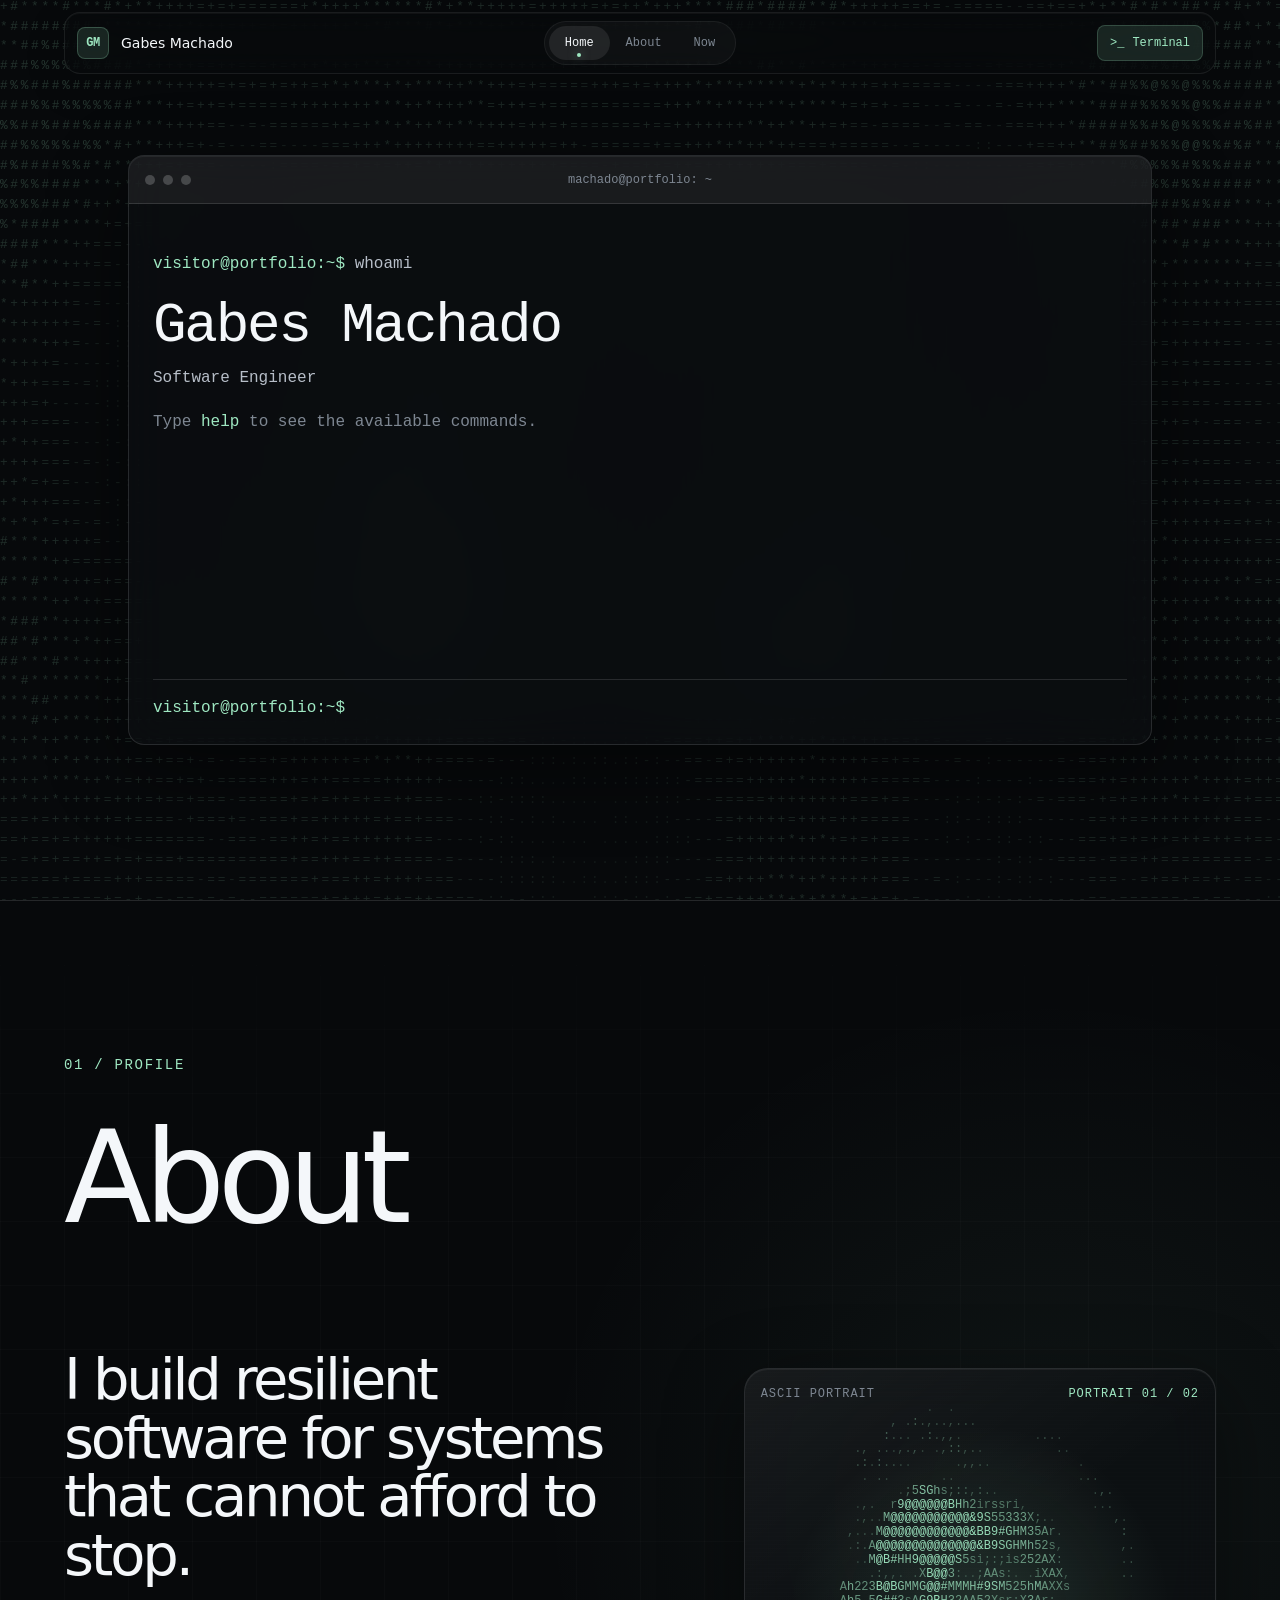
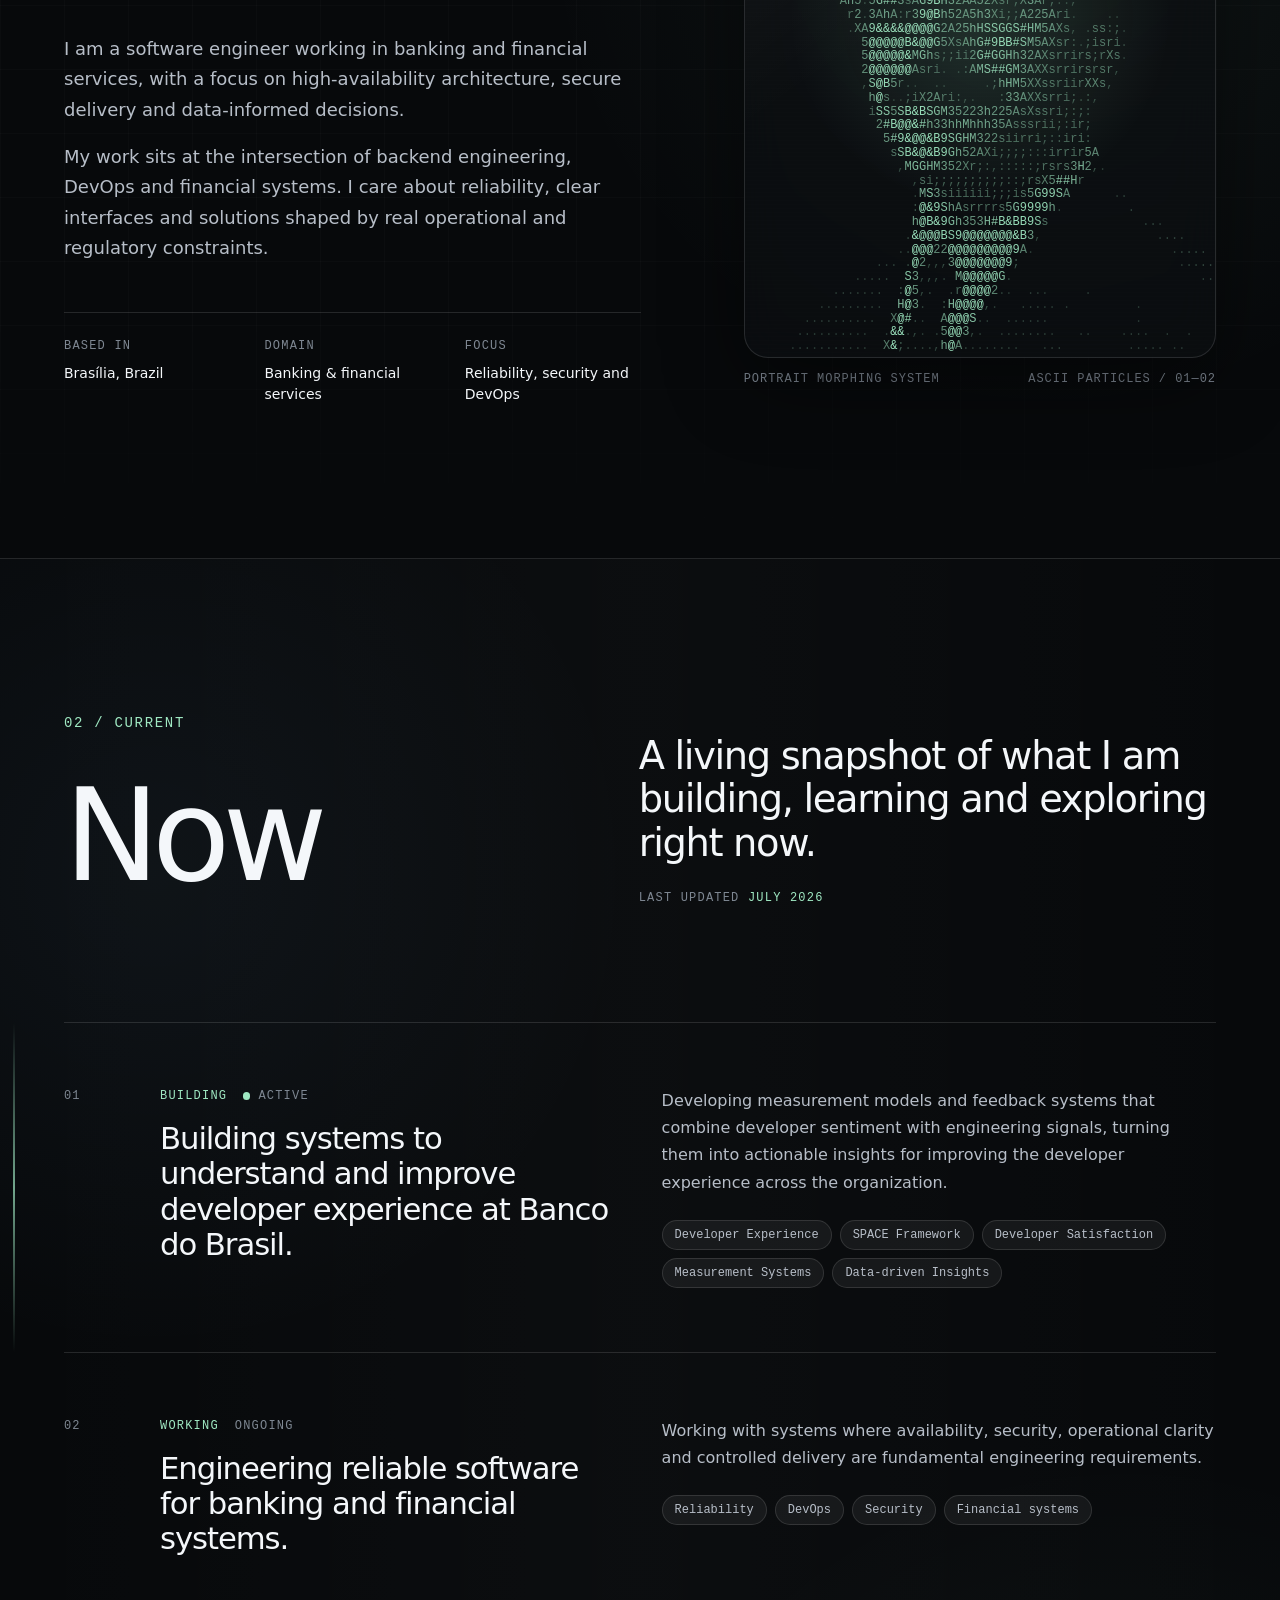
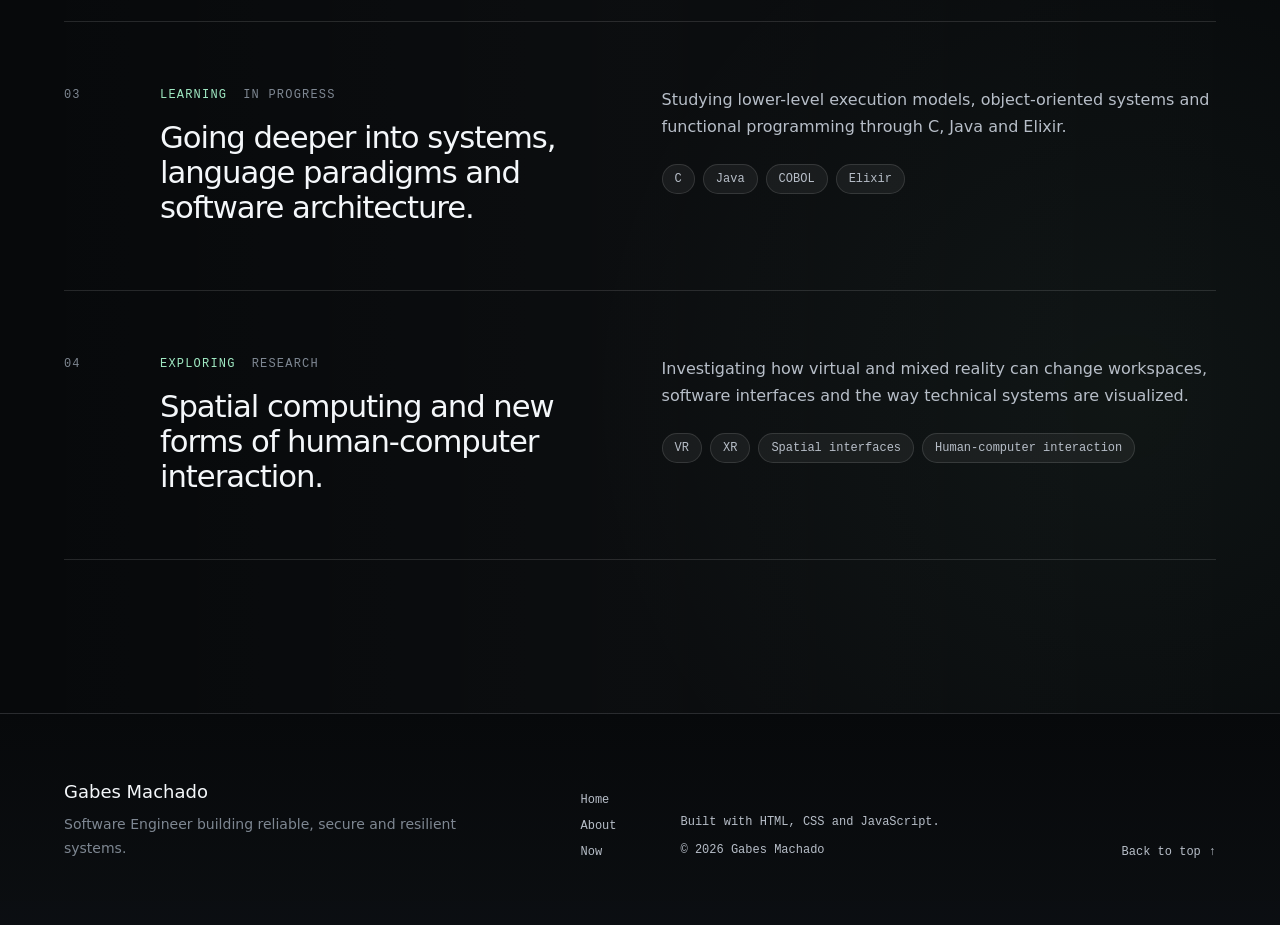
==== commit f3d5f022: "update: now section" ====
--- a/index.html
+++ b/index.html
@@ -262,9 +262,9 @@
 
                 <p>
                   My work sits at the intersection of backend engineering,
-                  DevOps, cybersecurity and financial systems. I care about
-                  reliability, clear interfaces and solutions shaped by real
-                  operational constraints.
+                  DevOps and financial systems. I care about reliability, clear
+                  interfaces and solutions shaped by real operational and
+                  regulatory constraints.
                 </p>
               </div>
 
@@ -401,24 +401,25 @@
                 </div>
 
                 <h3 class="now-item__title">
-                  An interactive portfolio built around terminals and generative
-                  ASCII systems.
+                  Building systems to understand and improve developer
+                  experience at Banco do Brasil.
                 </h3>
               </header>
 
               <div class="now-item__details">
                 <p>
-                  Designing and implementing this website without frameworks,
-                  using native browser APIs, modular JavaScript, accessible HTML
-                  and procedural canvas rendering.
-                </p>
-
-                <ul class="now-item__tags" aria-label="Technologies">
-                  <li>HTML</li>
-                  <li>CSS</li>
-                  <li>JavaScript</li>
-                  <li>Canvas</li>
-                  <li>Genetic algorithms</li>
+                  Developing measurement models and feedback systems that
+                  combine developer sentiment with engineering signals, turning
+                  them into actionable insights for improving the developer
+                  experience across the organization.
+                </p>
+
+                <ul class="now-item__tags" aria-label="Areas of focus">
+                  <li>Developer Experience</li>
+                  <li>SPACE Framework</li>
+                  <li>Developer Satisfaction</li>
+                  <li>Measurement Systems</li>
+                  <li>Data-driven Insights</li>
                 </ul>
               </div>
             </article>
@@ -473,9 +474,8 @@
 
               <div class="now-item__details">
                 <p>
-                  Studying lower-level execution models, object-oriented
-                  systems, mainframe computing and functional programming
-                  through C, Java, COBOL and Elixir.
+                  Studying lower-level execution models, object-oriented systems
+                  and functional programming through C, Java and Elixir.
                 </p>
 
                 <ul class="now-item__tags" aria-label="Subjects being studied">
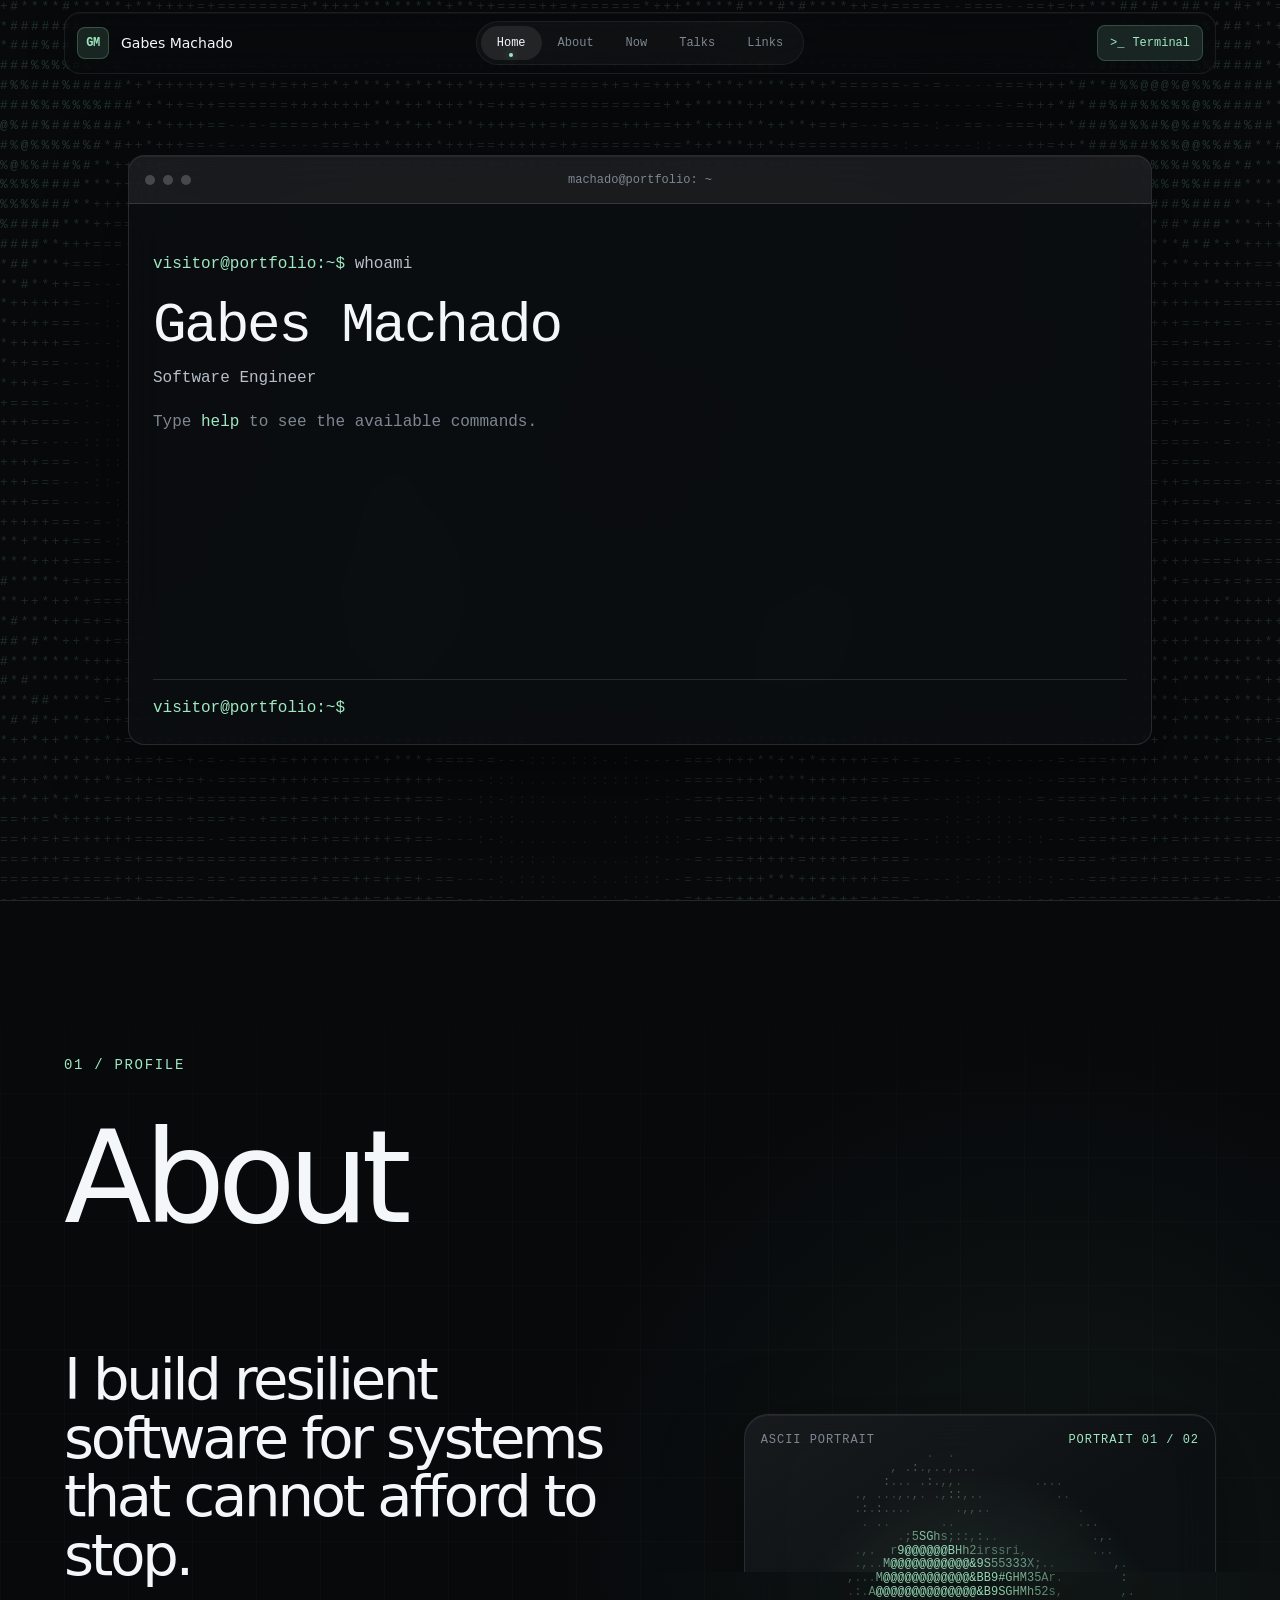
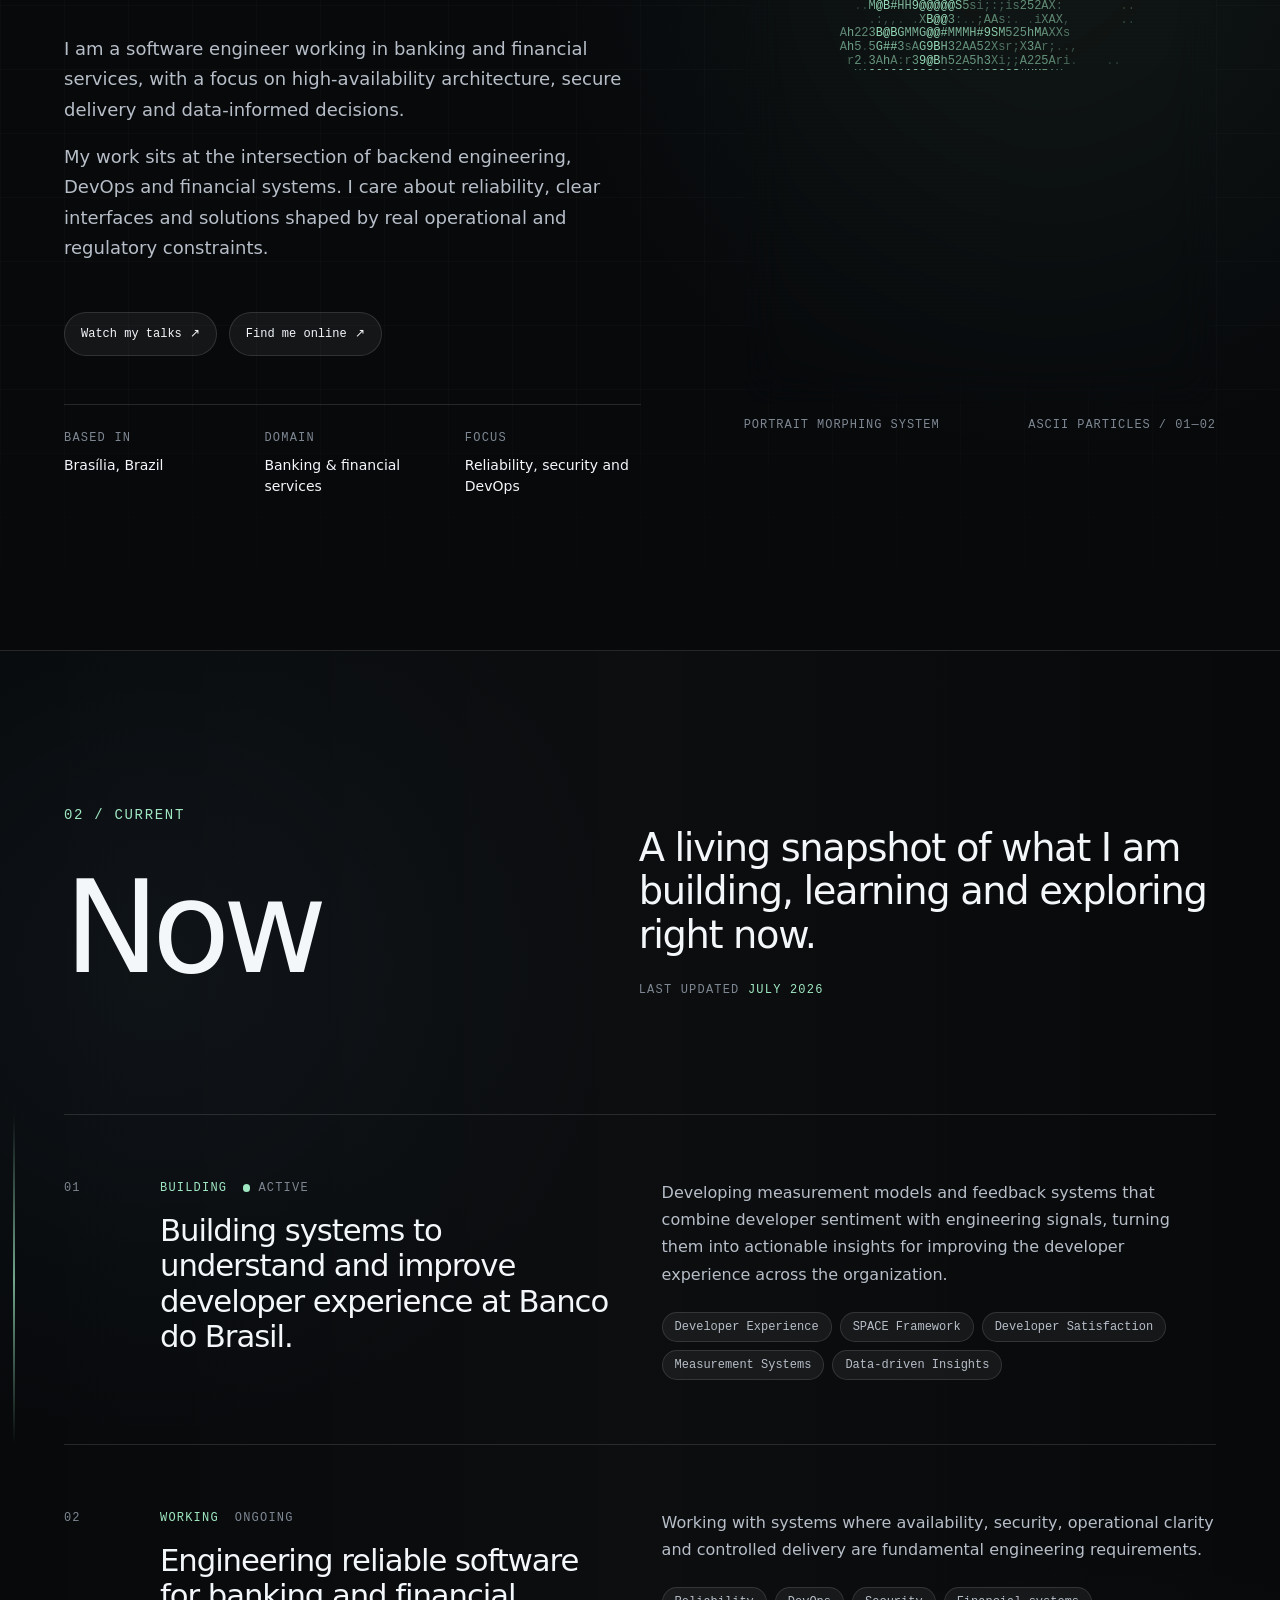
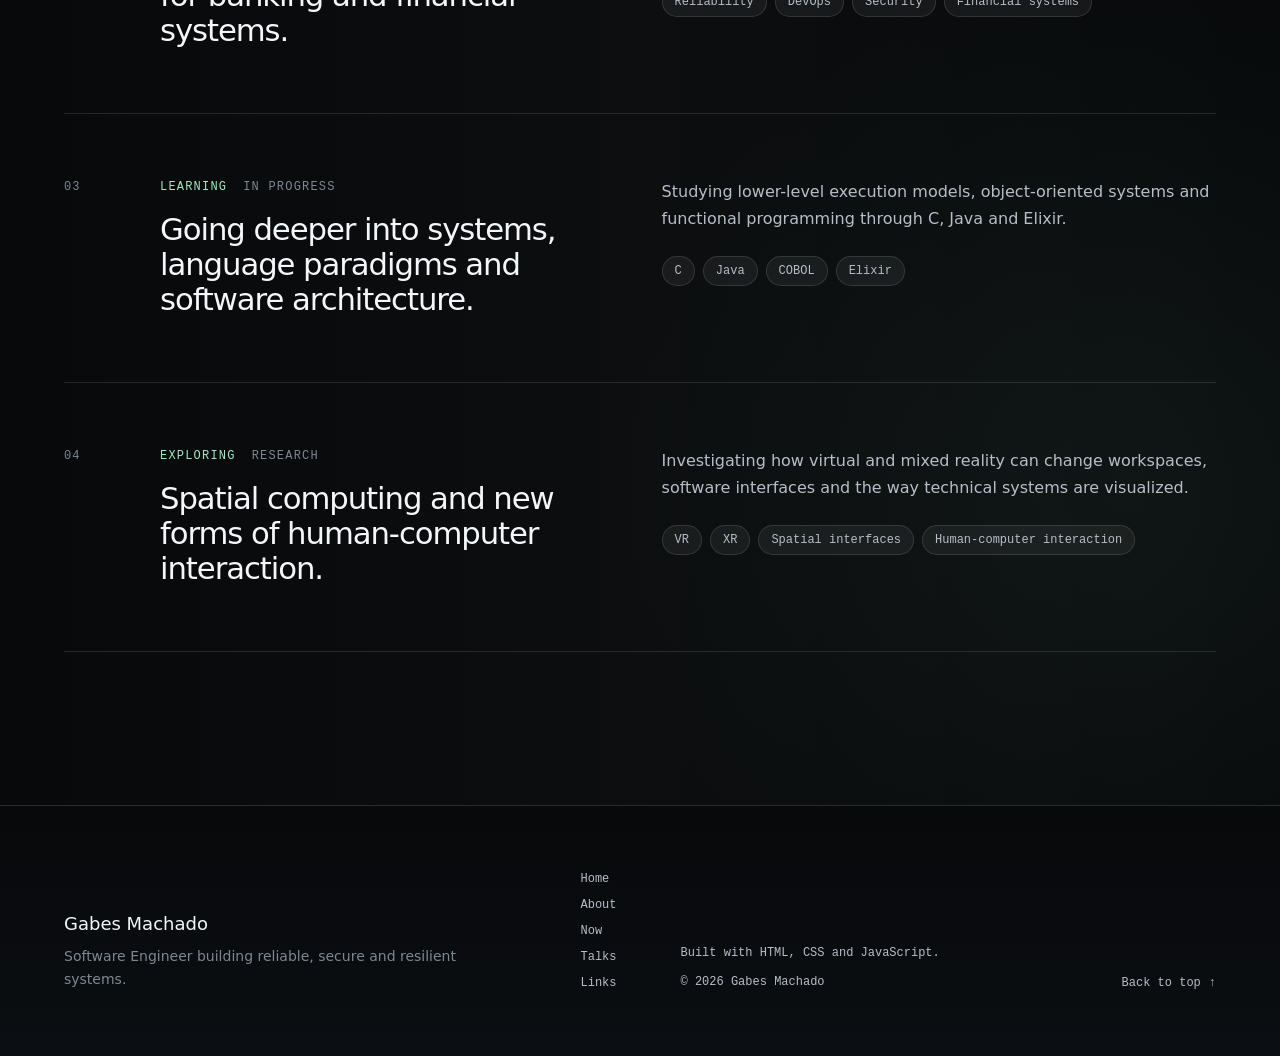
==== commit 8aa3b94f: "Add talks and links pages" ====
--- a/index.html
+++ b/index.html
@@ -110,7 +110,27 @@
           <span class="site-brand__name"> Gabes Machado </span>
         </a>
 
-        <nav class="site-navigation" aria-label="Primary navigation">
+        <button
+          class="site-header__navigation-toggle"
+          type="button"
+          aria-expanded="false"
+          aria-controls="primary-navigation"
+          data-navigation-toggle
+        >
+          <span class="site-header__navigation-toggle-icon" aria-hidden="true">
+            <span></span>
+            <span></span>
+          </span>
+
+          <span class="visually-hidden">Open navigation</span>
+        </button>
+
+        <nav
+          id="primary-navigation"
+          class="site-navigation"
+          aria-label="Primary navigation"
+          data-site-navigation
+        >
           <a
             class="site-navigation__link"
             href="#home"
@@ -131,6 +151,10 @@
           <a class="site-navigation__link" href="#now" data-section-link="now">
             Now
           </a>
+
+          <a class="site-navigation__link" href="./talks/"> Talks </a>
+
+          <a class="site-navigation__link" href="./links/"> Links </a>
         </nav>
 
         <button
@@ -267,6 +291,18 @@
                   regulatory constraints.
                 </p>
               </div>
+
+              <nav class="about-section__links" aria-label="More about me">
+                <a href="./talks/">
+                  Watch my talks
+                  <span aria-hidden="true">↗</span>
+                </a>
+
+                <a href="./links/">
+                  Find me online
+                  <span aria-hidden="true">↗</span>
+                </a>
+              </nav>
 
               <dl class="about-section__facts">
                 <div class="about-section__fact">
@@ -536,6 +572,8 @@
           <a href="#home">Home</a>
           <a href="#about">About</a>
           <a href="#now">Now</a>
+          <a href="./talks/">Talks</a>
+          <a href="./links/">Links</a>
         </nav>
 
         <div class="site-footer__meta">
--- a/components/about-section/about-section.css
+++ b/components/about-section/about-section.css
@@ -103,6 +103,48 @@
   line-height: var(--line-height-relaxed);
 }
 
+.about-section__links {
+  display: flex;
+  flex-wrap: wrap;
+
+  gap: var(--space-3);
+}
+
+.about-section__links a {
+  display: inline-flex;
+  align-items: center;
+
+  gap: var(--space-2);
+
+  padding: var(--space-3) var(--space-4);
+
+  color: var(--color-text-primary);
+  background-color: var(--color-surface);
+
+  border: var(--border-width) solid var(--color-border);
+
+  border-radius: var(--radius-pill);
+
+  font-family: var(--font-family-mono);
+  font-size: var(--font-size-xs);
+  text-decoration: none;
+
+  transition:
+    color var(--duration-fast) var(--ease-standard),
+    background-color var(--duration-fast) var(--ease-standard),
+    border-color var(--duration-fast) var(--ease-standard),
+    transform var(--duration-fast) var(--ease-out);
+}
+
+.about-section__links a:hover {
+  color: var(--color-accent);
+  background-color: var(--color-surface-hover);
+
+  border-color: var(--color-border-strong);
+
+  transform: translateY(-1px);
+}
+
 .about-section__facts {
   display: grid;
 
@@ -401,6 +443,7 @@
 }
 
 @media (prefers-reduced-motion: reduce) {
+  .about-section__links a,
   .about-portrait__source,
   .about-portrait__placeholder,
   .about-portrait__canvas {
--- a/components/site-shell/site-shell.css
+++ b/components/site-shell/site-shell.css
@@ -50,6 +50,8 @@
 }
 
 .site-header__inner {
+  position: relative;
+
   display: grid;
 
   grid-template-columns:
@@ -98,6 +100,8 @@
 }
 
 .site-brand {
+  grid-column: 1;
+
   justify-self: start;
 
   display: inline-flex;
@@ -145,6 +149,8 @@
 }
 
 .site-navigation {
+  grid-column: 2;
+
   justify-self: center;
 
   display: flex;
@@ -181,12 +187,14 @@
   color: var(--color-text-primary);
 }
 
-.site-navigation__link[aria-current="location"] {
+.site-navigation__link[aria-current="location"],
+.site-navigation__link[aria-current="page"] {
   color: var(--color-text-primary);
   background-color: var(--color-surface-hover);
 }
 
-.site-navigation__link[aria-current="location"]::after {
+.site-navigation__link[aria-current="location"]::after,
+.site-navigation__link[aria-current="page"]::after {
   position: absolute;
 
   inset: auto 50% 0.2rem auto;
@@ -206,6 +214,8 @@
 }
 
 .site-header__terminal {
+  grid-column: 3;
+
   justify-self: end;
 
   display: inline-flex;
@@ -226,11 +236,64 @@
 
   font-family: var(--font-family-mono);
   font-size: var(--font-size-xs);
+  text-decoration: none;
 
   transition:
     background-color var(--duration-fast) var(--ease-standard),
     border-color var(--duration-fast) var(--ease-standard),
     transform var(--duration-fast) var(--ease-out);
+}
+
+.site-header__navigation-toggle {
+  grid-column: 2;
+  grid-row: 1;
+  justify-self: center;
+
+  display: none;
+  place-items: center;
+
+  width: 2.25rem;
+  aspect-ratio: 1;
+
+  padding: 0;
+
+  color: var(--color-text-primary);
+  background-color: var(--color-surface);
+
+  border: var(--border-width) solid var(--color-border);
+
+  border-radius: var(--radius-sm);
+
+  cursor: pointer;
+}
+
+.site-header__navigation-toggle-icon {
+  display: grid;
+  gap: 0.3rem;
+
+  width: 1rem;
+}
+
+.site-header__navigation-toggle-icon span {
+  display: block;
+
+  height: 1px;
+
+  background-color: currentColor;
+
+  transition: transform var(--duration-fast) var(--ease-standard);
+}
+
+.site-header[data-navigation-open="true"]
+  .site-header__navigation-toggle-icon
+  span:first-child {
+  transform: translateY(0.2rem) rotate(45deg);
+}
+
+.site-header[data-navigation-open="true"]
+  .site-header__navigation-toggle-icon
+  span:last-child {
+  transform: translateY(-0.2rem) rotate(-45deg);
 }
 
 .site-header__terminal:hover {
@@ -364,6 +427,65 @@
   }
 }
 
+@media (max-width: 56rem) {
+  .site-header:not([data-site-shell-ready="true"]) .site-header__inner {
+    grid-template-columns:
+      minmax(0, 1fr)
+      auto;
+  }
+
+  .site-header:not([data-site-shell-ready="true"]) .site-navigation {
+    grid-column: 1 / -1;
+    grid-row: 2;
+    justify-self: stretch;
+
+    justify-content: center;
+
+    flex-wrap: wrap;
+  }
+
+  .site-header:not([data-site-shell-ready="true"])
+    .site-header__terminal {
+    grid-column: 2;
+  }
+
+  .site-header[data-site-shell-ready="true"]
+    .site-header__navigation-toggle {
+    display: grid;
+  }
+
+  .site-header[data-site-shell-ready="true"] .site-navigation {
+    position: absolute;
+    inset: calc(100% + var(--space-2)) 0 auto;
+
+    display: none;
+    align-items: stretch;
+
+    padding: var(--space-2);
+
+    background-color: rgb(7 9 11 / 94%);
+
+    border-color: var(--color-border);
+
+    border-radius: var(--radius-lg);
+
+    box-shadow: var(--shadow-panel);
+
+    backdrop-filter: blur(14px) saturate(120%);
+  }
+
+  .site-header[data-site-shell-ready="true"][data-navigation-open="true"]
+    .site-navigation {
+    display: grid;
+  }
+
+  .site-header[data-site-shell-ready="true"] .site-navigation__link {
+    padding: var(--space-3) var(--space-4);
+
+    text-align: center;
+  }
+}
+
 @media (max-width: 40rem) {
   html {
     scroll-padding-top: 5rem;
@@ -390,10 +512,6 @@
     display: none;
   }
 
-  .site-navigation__link {
-    padding: var(--space-2) var(--space-3);
-  }
-
   .site-header__terminal {
     padding: var(--space-2);
   }
@@ -424,6 +542,7 @@
   .skip-link,
   .site-header__inner,
   .site-navigation__link,
+  .site-header__navigation-toggle-icon span,
   .site-header__terminal,
   .site-footer__navigation a,
   .site-footer__back-to-top {
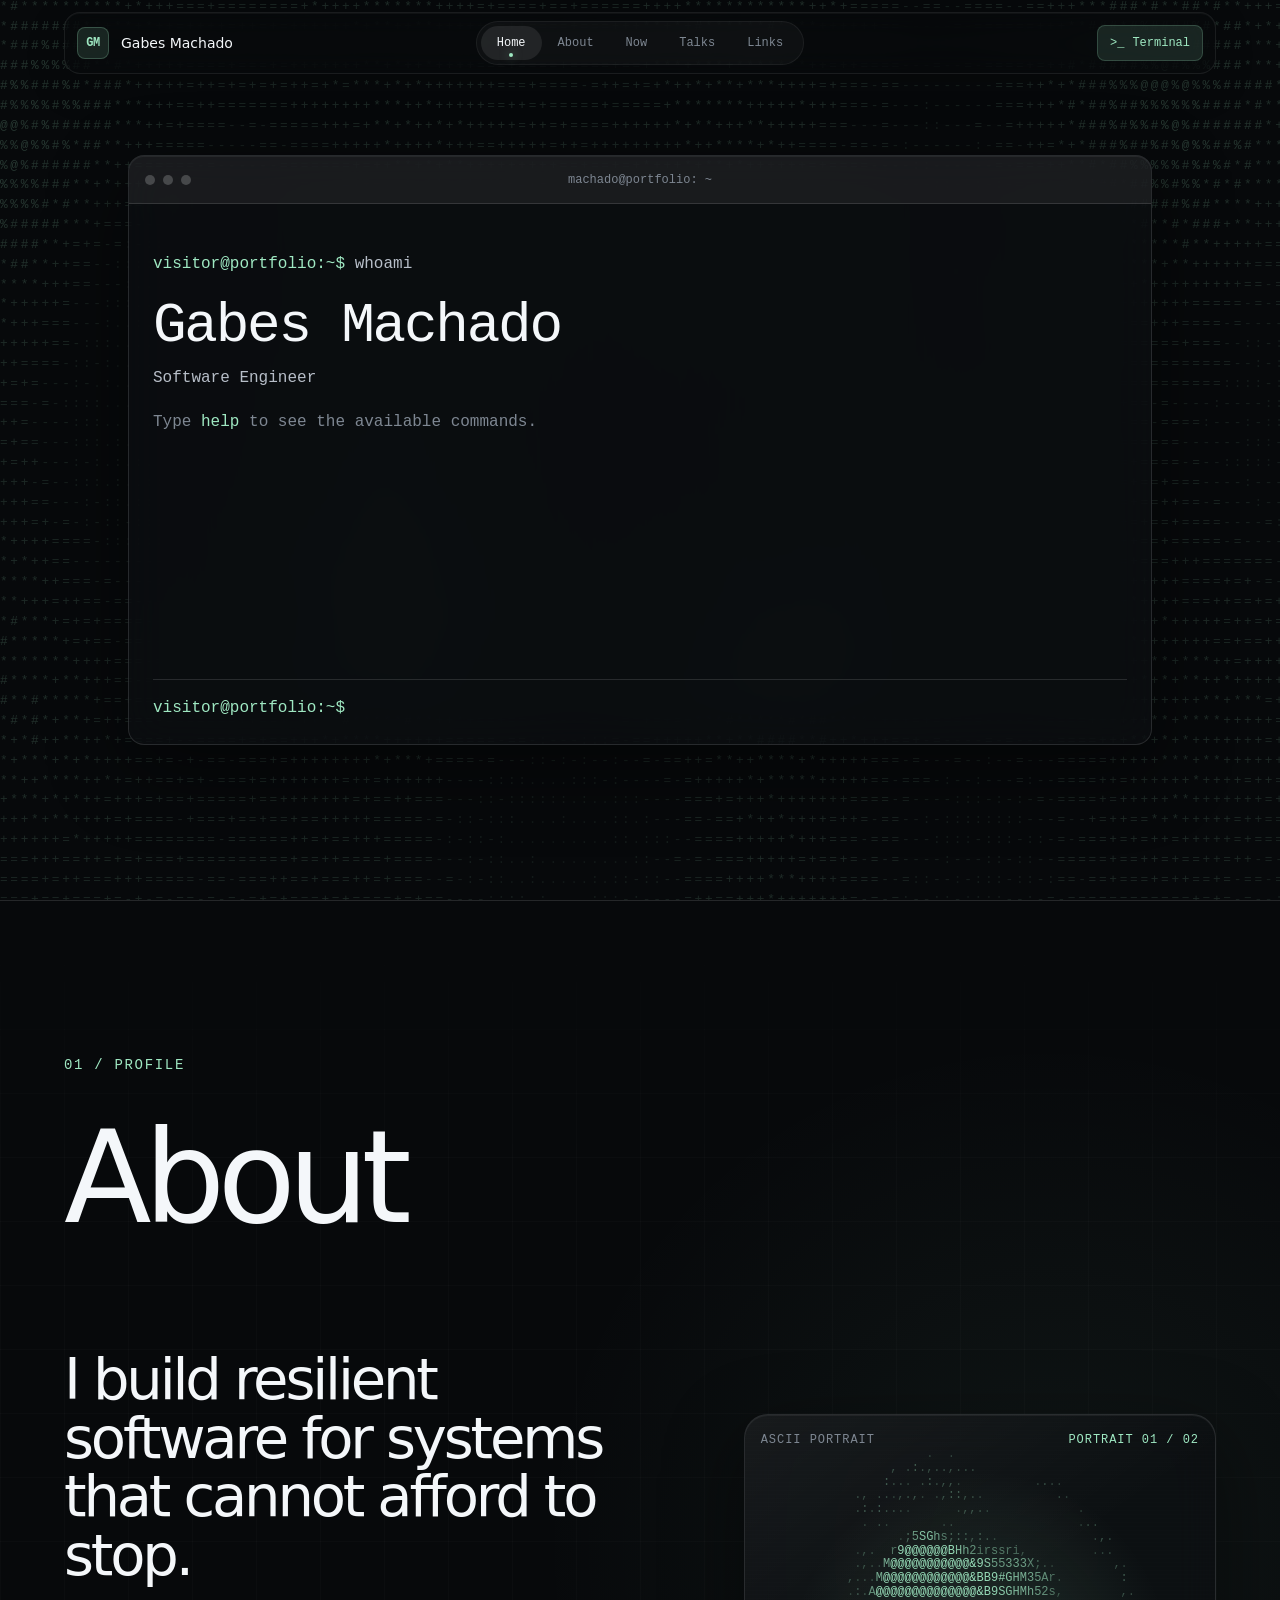
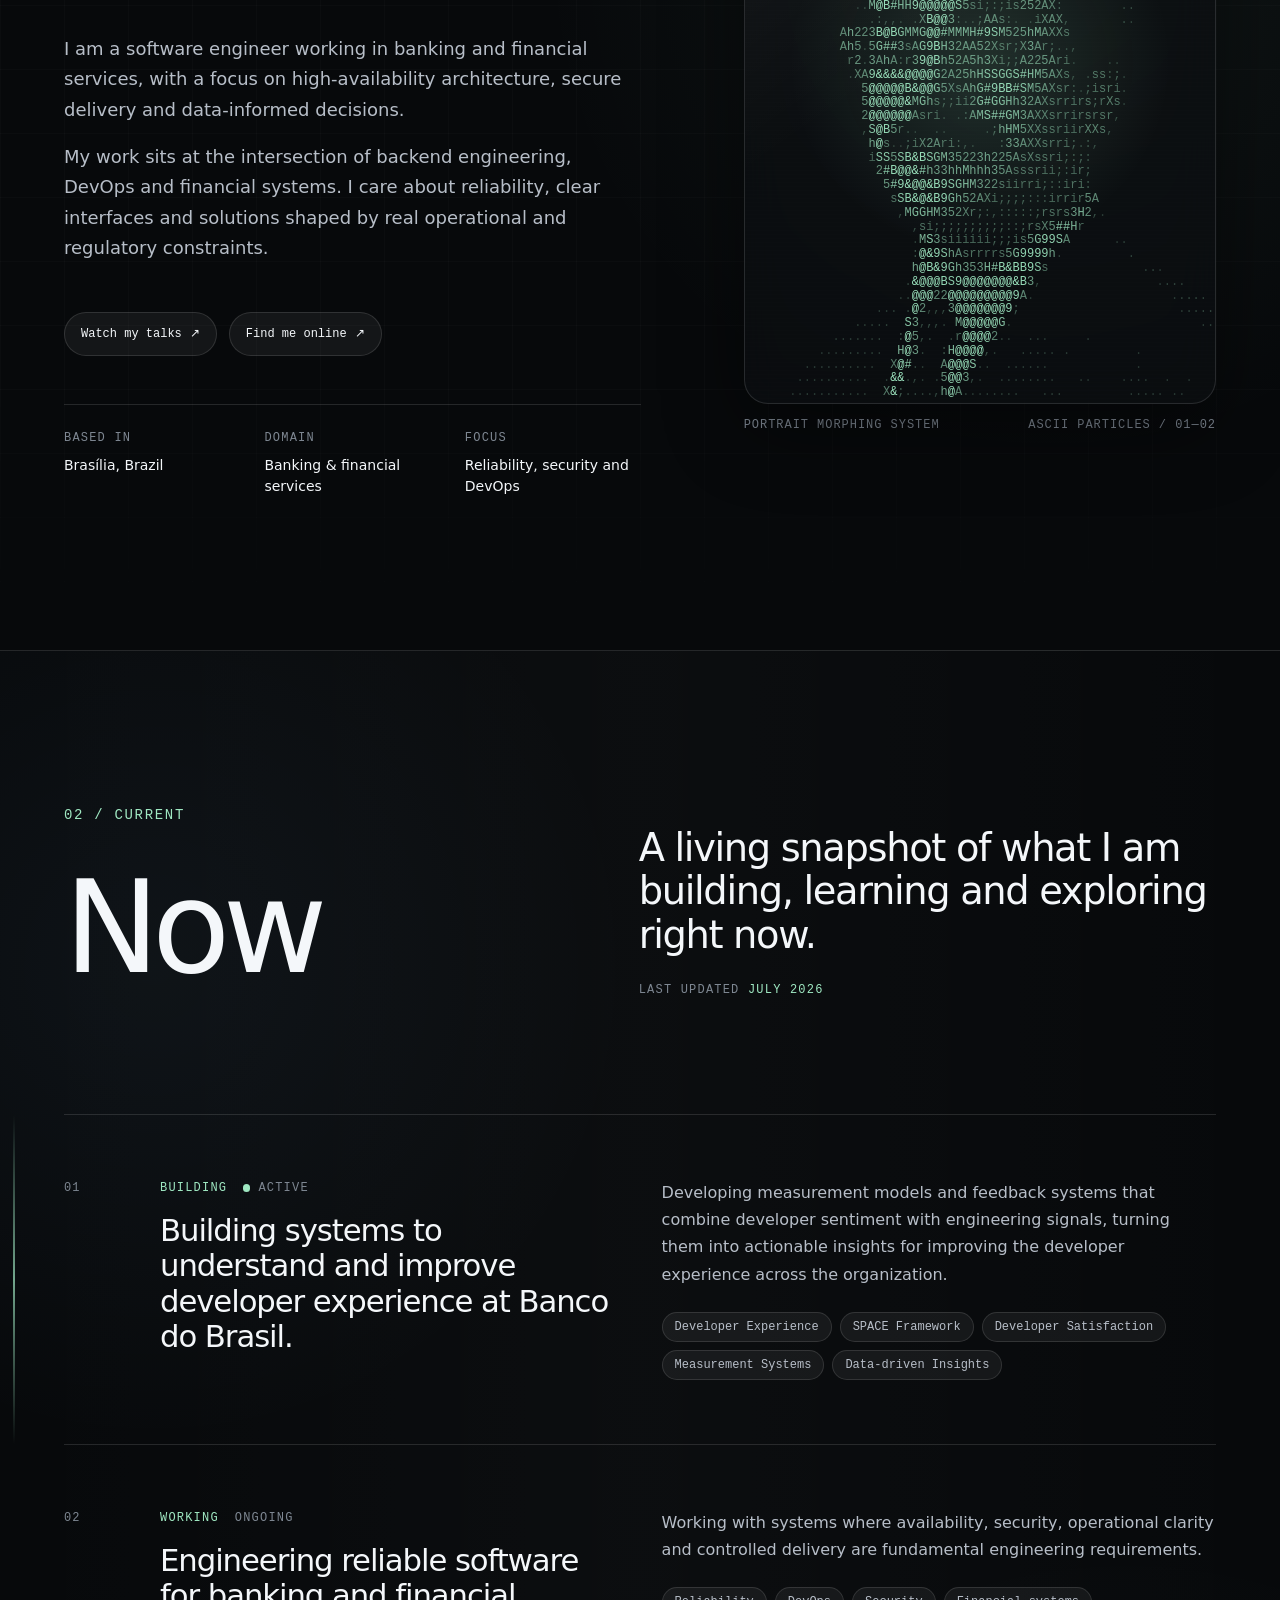
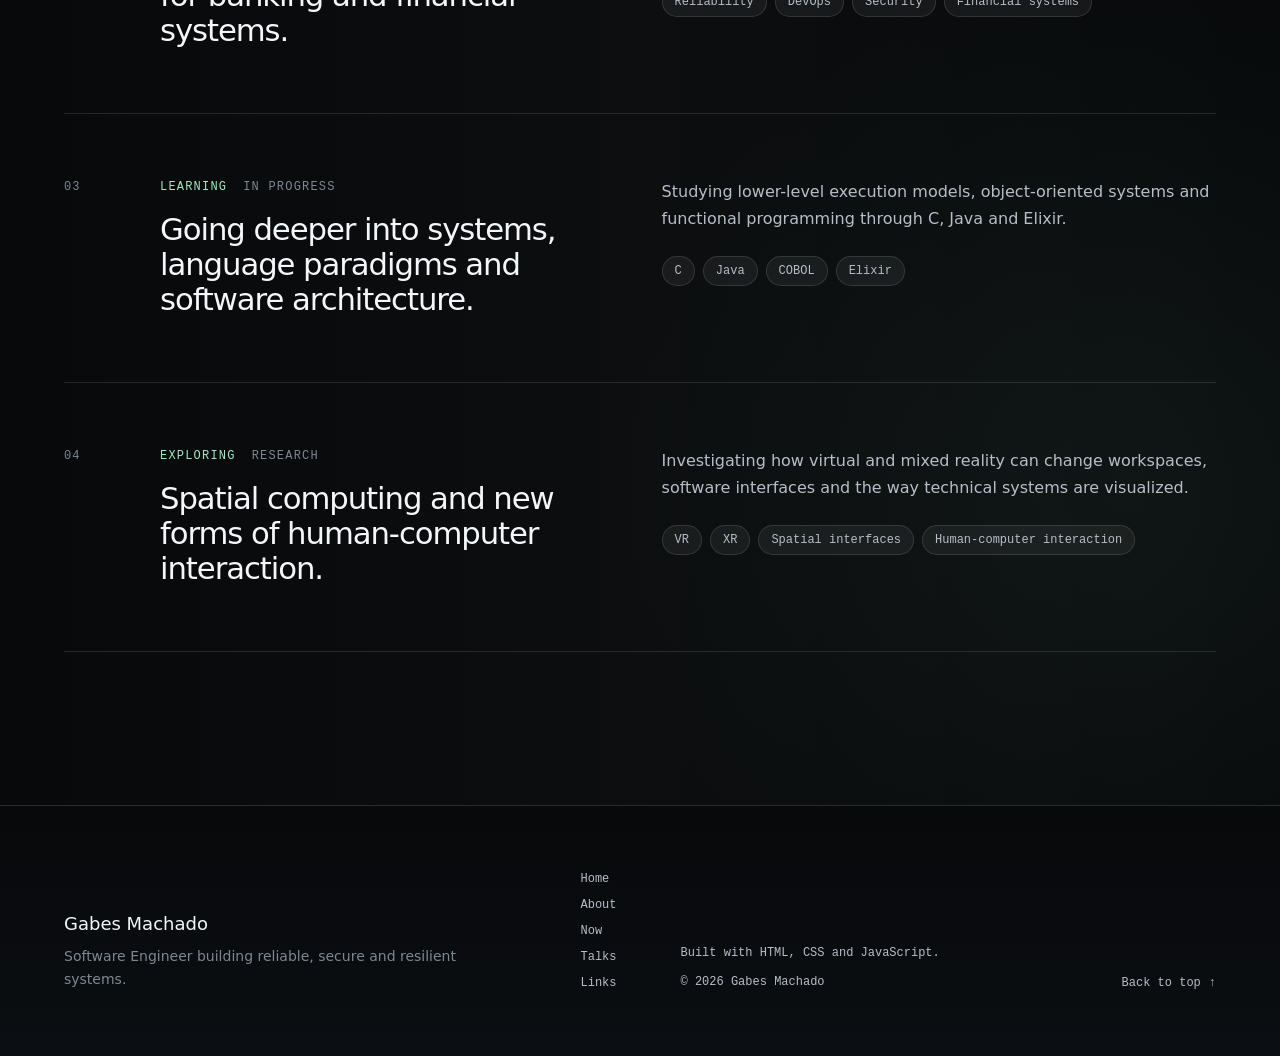
==== commit d463bbac: "[verified] ci: add strict site verification" ====
--- a/index.html
+++ b/index.html
@@ -38,18 +38,18 @@
 
     <meta
       property="og:image"
-      content="https://gabes-machado.github.io/assets/images/social-preview.png"
-    />
-
-    <meta property="og:image:type" content="image/png" />
-
-    <meta property="og:image:width" content="1200" />
-
-    <meta property="og:image:height" content="630" />
+      content="https://gabes-machado.github.io/assets/images/about-portrait.webp"
+    />
+
+    <meta property="og:image:type" content="image/webp" />
+
+    <meta property="og:image:width" content="1122" />
+
+    <meta property="og:image:height" content="1402" />
 
     <meta
       property="og:image:alt"
-      content="Gabes Machado, Software Engineer, with a terminal and generative ASCII artwork."
+      content="Portrait of Gabes Machado wearing clear glasses and a suit against a black background."
     />
 
     <!-- Social cards -->
@@ -64,12 +64,12 @@
 
     <meta
       name="twitter:image"
-      content="https://gabes-machado.github.io/assets/images/social-preview.png"
+      content="https://gabes-machado.github.io/assets/images/about-portrait.webp"
     />
 
     <meta
       name="twitter:image:alt"
-      content="Gabes Machado, Software Engineer, with a terminal and generative ASCII artwork."
+      content="Portrait of Gabes Machado wearing clear glasses and a suit against a black background."
     />
 
     <!-- Global styles -->
